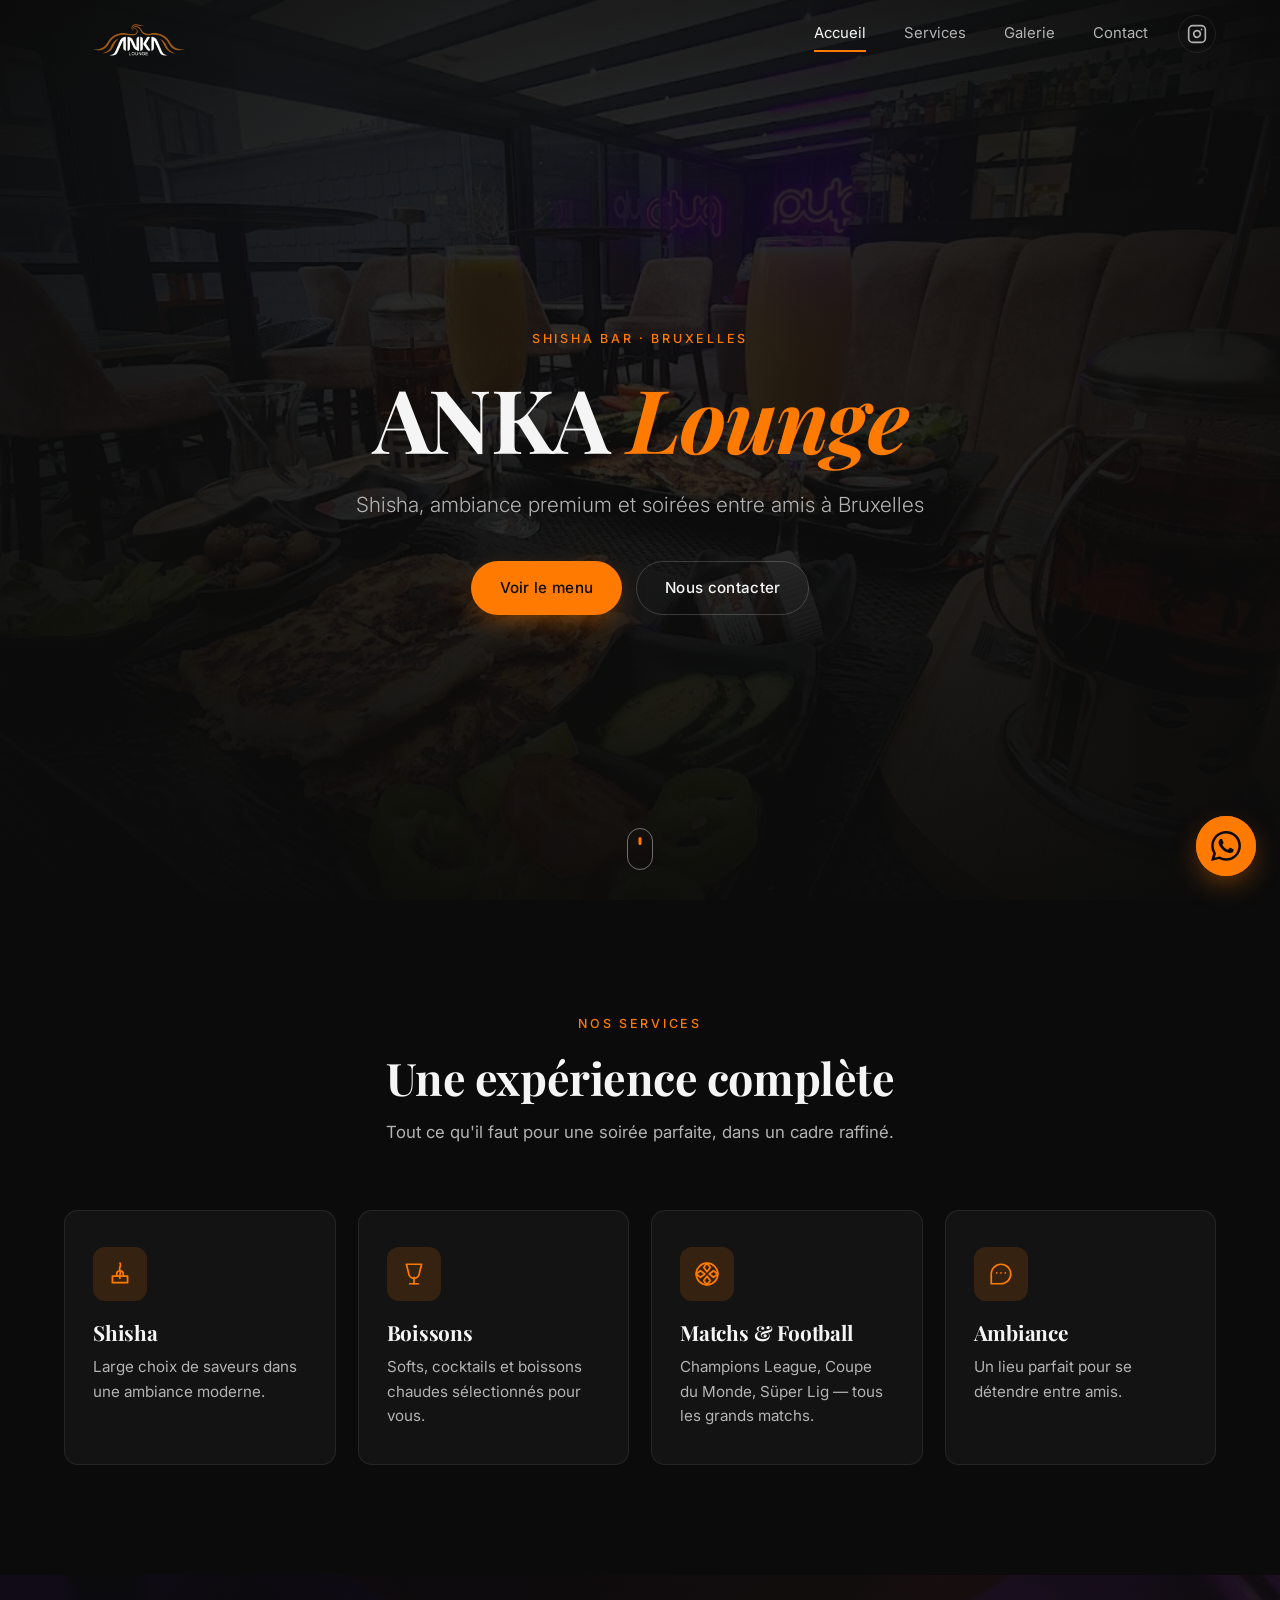
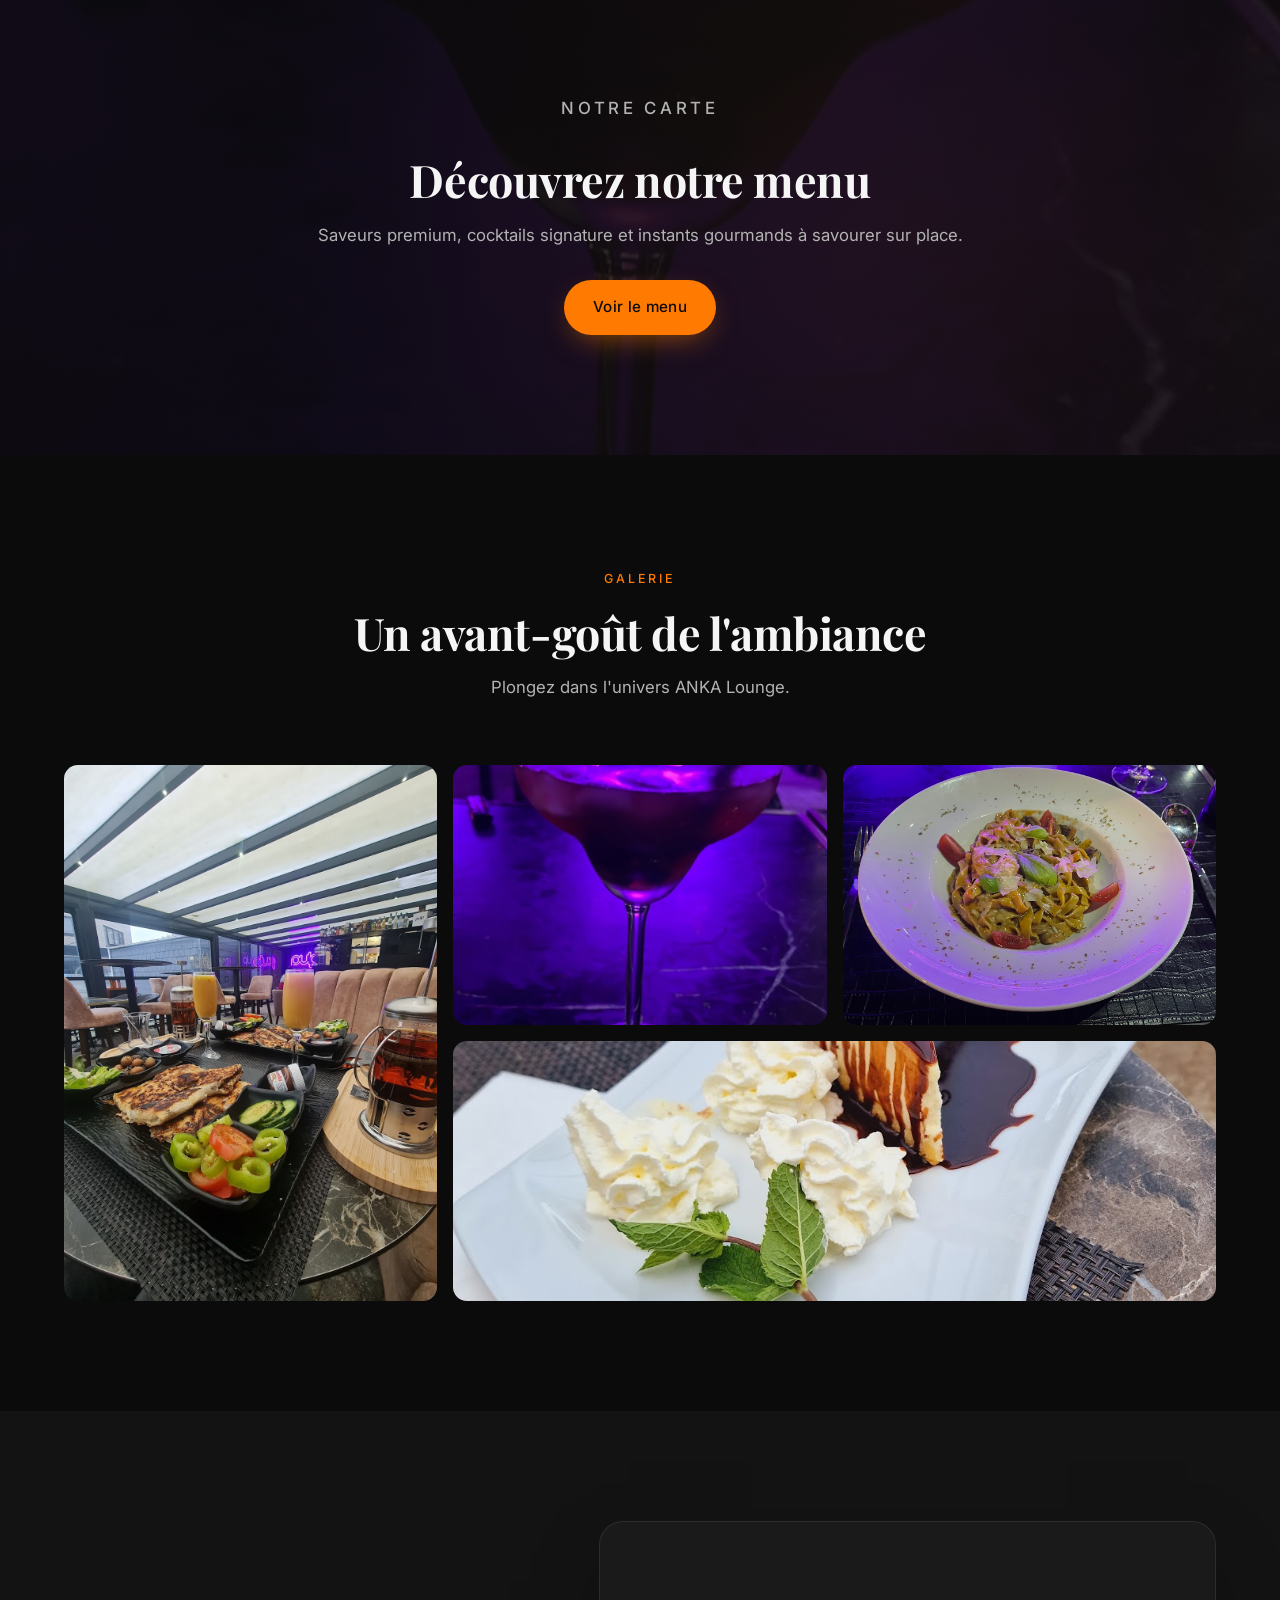
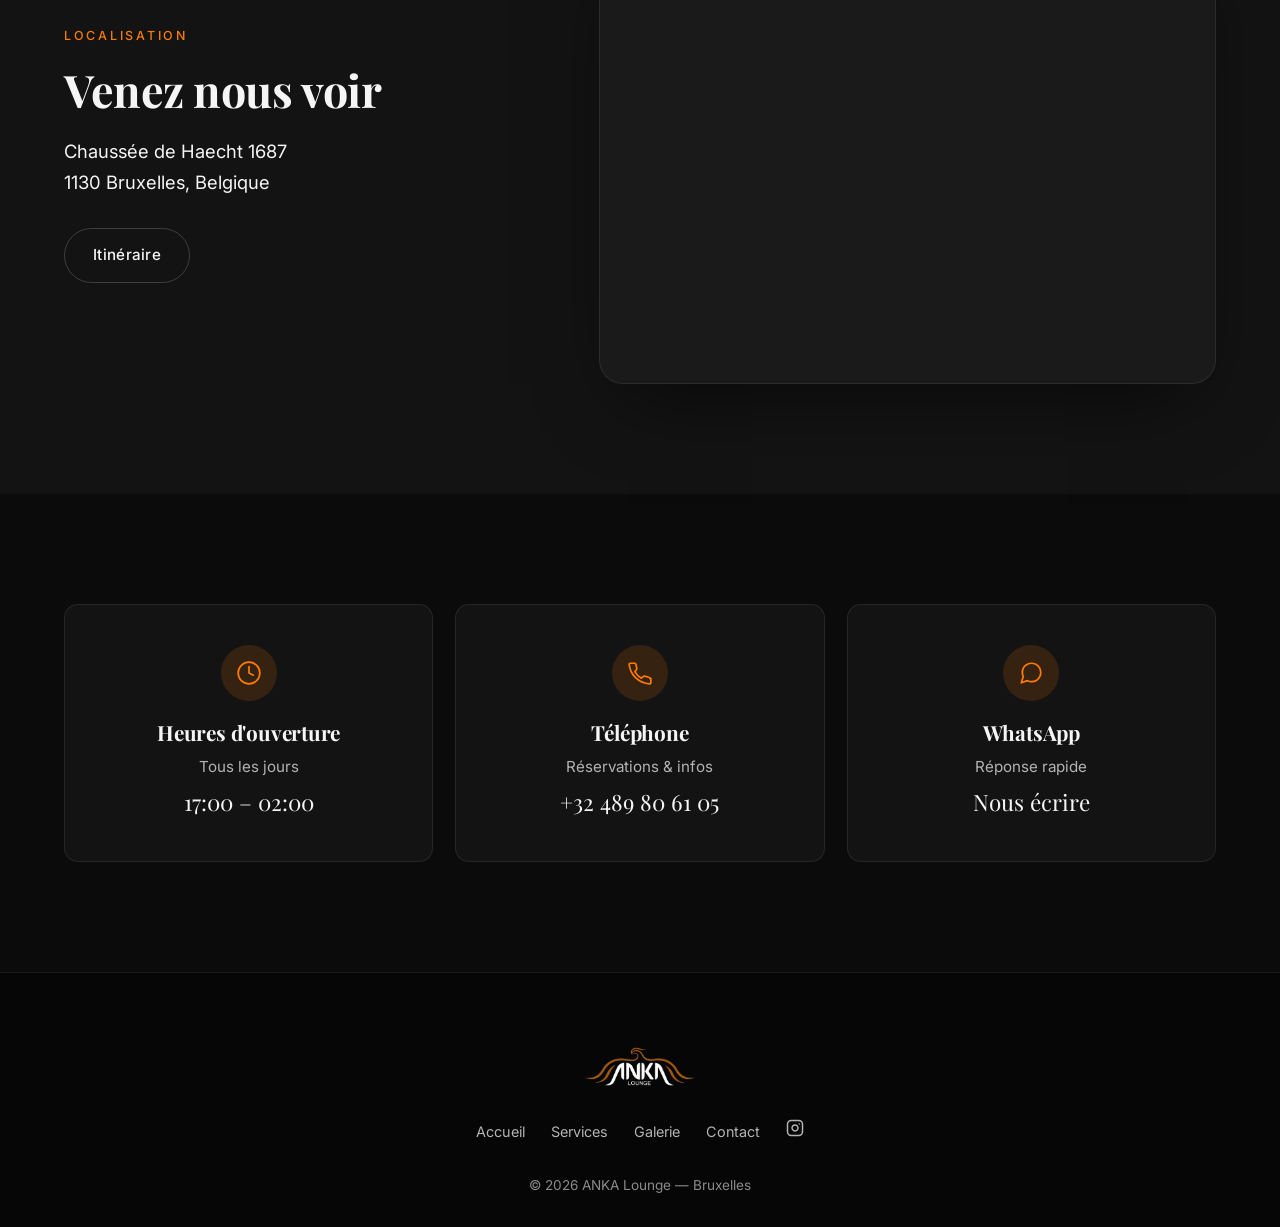
==== index.html @ 962ff50f "Initial commit from local workspace" ====
<!DOCTYPE html>
<html lang="fr">
<head>
  <meta charset="UTF-8" />
  <meta name="viewport" content="width=device-width, initial-scale=1.0" />
  <meta name="theme-color" content="#0b0b0b" />

  <title>ANKA Lounge - Shisha Bar Bruxelles</title>
  <meta name="description" content="ANKA Lounge est un shisha bar moderne à Bruxelles. Profitez de shisha, boissons et matchs de football dans une ambiance premium." />
  <meta name="keywords" content="shisha, bar, Bruxelles, ANKA Lounge, narguilé, lounge, football, ambiance" />
  <meta name="author" content="ANKA Lounge" />

  <!-- Open Graph -->
  <meta property="og:title" content="ANKA Lounge - Shisha Bar Bruxelles" />
  <meta property="og:description" content="Shisha, ambiance premium et soirées entre amis à Bruxelles." />
  <meta property="og:type" content="website" />
  <meta property="og:image" content="images/ankaatmosphere.jpg" />
  <meta property="og:locale" content="fr_BE" />

  <!-- Twitter -->
  <meta name="twitter:card" content="summary_large_image" />
  <meta name="twitter:title" content="ANKA Lounge - Shisha Bar Bruxelles" />
  <meta name="twitter:description" content="Shisha, ambiance premium et soirées entre amis à Bruxelles." />

  <link rel="icon" type="image/png" href="images/favicon.png" />
  <link rel="apple-touch-icon" href="images/favicon.png" />
  <link rel="preconnect" href="https://fonts.googleapis.com" />
  <link rel="preconnect" href="https://fonts.gstatic.com" crossorigin />
  <link href="https://fonts.googleapis.com/css2?family=Playfair+Display:wght@600;700&family=Inter:wght@300;400;500;600&display=swap" rel="stylesheet" />
  <link rel="stylesheet" href="style.css" />

  <!-- Structured data -->
  <script type="application/ld+json">
  {
    "@context": "https://schema.org",
    "@type": "BarOrPub",
    "name": "ANKA Lounge",
    "image": "images/ankaatmosphere.jpg",
    "address": {
      "@type": "PostalAddress",
      "streetAddress": "Chaussée de Haecht 1687",
      "postalCode": "1130",
      "addressLocality": "Bruxelles",
      "addressCountry": "BE"
    },
    "telephone": "+32489806105",
    "openingHours": "Mo-Su 17:00-02:00",
    "url": ""
  }
  </script>
</head>
<body>

  <!-- ============== NAVBAR ============== -->
  <header id="navbar" class="navbar">
    <div class="nav-container">
      <a href="#accueil" class="nav-logo" aria-label="ANKA Lounge - Accueil">
        <span class="logo-mark">
          <img src="images/logo_transparent.png" alt="ANKA Lounge" />
        </span>
      </a>

      <nav class="nav-links" aria-label="Navigation principale">
        <a href="#accueil" class="nav-link active">Accueil</a>
        <a href="#services" class="nav-link">Services</a>
        <a href="#galerie" class="nav-link">Galerie</a>
        <a href="#contact" class="nav-link">Contact</a>
        <a href="https://instagram.com" target="_blank" rel="noopener" class="nav-icon" aria-label="Instagram">
          <svg viewBox="0 0 24 24" width="20" height="20" fill="none" stroke="currentColor" stroke-width="2" stroke-linecap="round" stroke-linejoin="round"><rect x="2" y="2" width="20" height="20" rx="5" ry="5"/><path d="M16 11.37A4 4 0 1 1 12.63 8 4 4 0 0 1 16 11.37z"/><line x1="17.5" y1="6.5" x2="17.51" y2="6.5"/></svg>
        </a>
      </nav>

      <button class="nav-toggle" id="navToggle" aria-label="Ouvrir le menu" aria-expanded="false">
        <span></span><span></span><span></span>
      </button>
    </div>
  </header>

  <!-- Mobile overlay (sibling of <header> so navbar's backdrop-filter doesn't contain it) -->
  <div class="mobile-overlay" id="mobileOverlay" aria-hidden="true">
    <nav class="mobile-links" aria-label="Navigation mobile">
      <a href="#accueil" class="mobile-link">Accueil</a>
      <a href="#services" class="mobile-link">Services</a>
      <a href="#galerie" class="mobile-link">Galerie</a>
      <a href="#contact" class="mobile-link">Contact</a>
      <a href="https://instagram.com" target="_blank" rel="noopener" class="mobile-link">Instagram</a>
    </nav>
  </div>

  <!-- ============== HERO ============== -->
  <section id="accueil" class="hero">
    <div class="hero-bg" style="background-image:url('images/ankaatmosphere.jpg');"></div>
    <div class="hero-overlay"></div>
    <div class="hero-content reveal">
      <p class="hero-eyebrow">Shisha Bar · Bruxelles</p>
      <h1 class="hero-title">ANKA <span>Lounge</span></h1>
      <p class="hero-subtitle">Shisha, ambiance premium et soirées entre amis à Bruxelles</p>
      <div class="hero-cta">
        <a href="#cta-menu" class="btn btn-primary">Voir le menu</a>
        <a href="#contact" class="btn btn-ghost">Nous contacter</a>
      </div>
    </div>
    <a href="#services" class="hero-scroll" aria-label="Faire défiler">
      <span></span>
    </a>
  </section>

  <!-- ============== SERVICES ============== -->
  <section id="services" class="section">
    <div class="container">
      <header class="section-head reveal">
        <p class="eyebrow">Nos services</p>
        <h2>Une expérience complète</h2>
        <p class="section-sub">Tout ce qu'il faut pour une soirée parfaite, dans un cadre raffiné.</p>
      </header>

      <div class="services-grid">
        <article class="service-card reveal">
          <div class="service-icon" aria-hidden="true">
            <svg viewBox="0 0 24 24" fill="none" stroke="currentColor" stroke-width="1.6" stroke-linecap="round" stroke-linejoin="round"><path d="M12 2c1.5 3-1.5 4 0 7 1.5 3-1.5 4 0 7"/><path d="M5 14h14v6H5z"/><path d="M9 14v-2a3 3 0 0 1 6 0v2"/></svg>
          </div>
          <h3>Shisha</h3>
          <p>Large choix de saveurs dans une ambiance moderne.</p>
        </article>

        <article class="service-card reveal">
          <div class="service-icon" aria-hidden="true">
            <svg viewBox="0 0 24 24" fill="none" stroke="currentColor" stroke-width="1.6" stroke-linecap="round" stroke-linejoin="round"><path d="M5 3h14l-2 8a5 5 0 0 1-10 0z"/><path d="M12 15v6"/><path d="M8 21h8"/></svg>
          </div>
          <h3>Boissons</h3>
          <p>Softs, cocktails et boissons chaudes sélectionnés pour vous.</p>
        </article>

        <article class="service-card reveal">
          <div class="service-icon" aria-hidden="true">
            <svg viewBox="0 0 24 24" fill="none" stroke="currentColor" stroke-width="1.6" stroke-linecap="round" stroke-linejoin="round"><circle cx="12" cy="12" r="10"/><path d="M12 2l3 4-3 4-3-4z"/><path d="M22 12l-4 3-4-3 4-3z"/><path d="M2 12l4-3 4 3-4 3z"/><path d="M12 22l-3-4 3-4 3 4z"/></svg>
          </div>
          <h3>Matchs & Football</h3>
          <p>Champions League, Coupe du Monde, Süper Lig — tous les grands matchs.</p>
        </article>

        <article class="service-card reveal">
          <div class="service-icon" aria-hidden="true">
            <svg viewBox="0 0 24 24" fill="none" stroke="currentColor" stroke-width="1.6" stroke-linecap="round" stroke-linejoin="round"><path d="M3 12c0-5 4-9 9-9s9 4 9 9-4 9-9 9H3z"/><path d="M8 11h.01M12 11h.01M16 11h.01"/></svg>
          </div>
          <h3>Ambiance</h3>
          <p>Un lieu parfait pour se détendre entre amis.</p>
        </article>
      </div>
    </div>
  </section>

  <!-- ============== CTA MENU ============== -->
  <section id="cta-menu" class="cta-banner">
    <div class="cta-bg" style="background-image:url('images/ankadrink.jpg');"></div>
    <div class="cta-overlay"></div>
    <div class="container cta-content reveal">
      <p class="eyebrow">Notre carte</p>
      <h2>Découvrez notre menu</h2>
      <p>Saveurs premium, cocktails signature et instants gourmands à savourer sur place.</p>
      <a href="menu.html" class="btn btn-primary">Voir le menu</a>
    </div>
  </section>

  <!-- ============== GALLERY ============== -->
  <section id="galerie" class="section">
    <div class="container">
      <header class="section-head reveal">
        <p class="eyebrow">Galerie</p>
        <h2>Un avant-goût de l'ambiance</h2>
        <p class="section-sub">Plongez dans l'univers ANKA Lounge.</p>
      </header>

      <div class="gallery-grid">
        <figure class="gallery-item gallery-tall reveal">
          <img src="images/ankaatmosphere.jpg" alt="Ambiance d'ANKA Lounge" loading="lazy" />
        </figure>
        <figure class="gallery-item reveal">
          <img src="images/ankadrink.jpg" alt="Boissons à ANKA Lounge" loading="lazy" />
        </figure>
        <figure class="gallery-item reveal">
          <img src="images/ankapasta.jpg" alt="Plat servi à ANKA Lounge" loading="lazy" />
        </figure>
        <figure class="gallery-item gallery-wide reveal">
          <img src="images/ankadessert.jpg" alt="Dessert d'ANKA Lounge" loading="lazy" />
        </figure>
      </div>
    </div>
  </section>

  <!-- ============== LOCATION ============== -->
  <section id="location" class="section section-alt">
    <div class="container location-grid">
      <div class="location-info reveal">
        <p class="eyebrow">Localisation</p>
        <h2>Venez nous voir</h2>
        <p class="lead">Chaussée de Haecht 1687<br/>1130 Bruxelles, Belgique</p>
        <a href="https://www.google.com/maps/search/?api=1&query=Chauss%C3%A9e+de+Haecht+1687+1130+Bruxelles" target="_blank" rel="noopener" class="btn btn-ghost">Itinéraire</a>
      </div>
      <div class="map-wrap reveal">
        <iframe
          title="ANKA Lounge sur Google Maps"
          src="https://www.google.com/maps?q=Chauss%C3%A9e%20de%20Haecht%201687%2C%201130%20Bruxelles&output=embed"
          loading="lazy"
          referrerpolicy="no-referrer-when-downgrade"
          allowfullscreen></iframe>
      </div>
    </div>
  </section>

  <!-- ============== CONTACT ============== -->
  <section id="contact" class="section">
    <div class="container contact-grid">
      <div class="contact-card reveal">
        <div class="contact-icon" aria-hidden="true">
          <svg viewBox="0 0 24 24" fill="none" stroke="currentColor" stroke-width="1.6" stroke-linecap="round" stroke-linejoin="round"><circle cx="12" cy="12" r="10"/><polyline points="12 6 12 12 16 14"/></svg>
        </div>
        <h3>Heures d'ouverture</h3>
        <p>Tous les jours</p>
        <p class="big">17:00 – 02:00</p>
      </div>

      <div class="contact-card reveal">
        <div class="contact-icon" aria-hidden="true">
          <svg viewBox="0 0 24 24" fill="none" stroke="currentColor" stroke-width="1.6" stroke-linecap="round" stroke-linejoin="round"><path d="M22 16.92V21a1 1 0 0 1-1.09 1A19.9 19.9 0 0 1 2 4.09 1 1 0 0 1 3 3h4.09a1 1 0 0 1 1 .75l1 4a1 1 0 0 1-.27 1L7.21 10.79a16 16 0 0 0 6 6l2-1.62a1 1 0 0 1 1-.27l4 1a1 1 0 0 1 .79 1z"/></svg>
        </div>
        <h3>Téléphone</h3>
        <p>Réservations & infos</p>
        <p class="big"><a href="tel:+32489806105">+32 489 80 61 05</a></p>
      </div>

      <div class="contact-card reveal">
        <div class="contact-icon" aria-hidden="true">
          <svg viewBox="0 0 24 24" fill="none" stroke="currentColor" stroke-width="1.6" stroke-linecap="round" stroke-linejoin="round"><path d="M21 11.5a8.38 8.38 0 0 1-.9 3.8 8.5 8.5 0 0 1-7.6 4.7 8.38 8.38 0 0 1-3.8-.9L3 21l1.9-5.7a8.38 8.38 0 0 1-.9-3.8 8.5 8.5 0 0 1 4.7-7.6 8.38 8.38 0 0 1 3.8-.9h.5a8.48 8.48 0 0 1 8 8z"/></svg>
        </div>
        <h3>WhatsApp</h3>
        <p>Réponse rapide</p>
        <p class="big"><a href="https://wa.me/32489806105" target="_blank" rel="noopener">Nous écrire</a></p>
      </div>
    </div>
  </section>

  <!-- ============== FOOTER ============== -->
  <footer class="footer">
    <div class="container footer-inner">
      <div class="footer-brand">
        <span class="logo-mark logo-mark-lg">
          <img src="images/logo_transparent.png" alt="ANKA Lounge" />
        </span>
      </div>
      <nav class="footer-links" aria-label="Liens du pied de page">
        <a href="#accueil">Accueil</a>
        <a href="#services">Services</a>
        <a href="#galerie">Galerie</a>
        <a href="#contact">Contact</a>
        <a href="https://instagram.com" target="_blank" rel="noopener" aria-label="Instagram">
          <svg viewBox="0 0 24 24" width="18" height="18" fill="none" stroke="currentColor" stroke-width="2" stroke-linecap="round" stroke-linejoin="round"><rect x="2" y="2" width="20" height="20" rx="5" ry="5"/><path d="M16 11.37A4 4 0 1 1 12.63 8 4 4 0 0 1 16 11.37z"/><line x1="17.5" y1="6.5" x2="17.51" y2="6.5"/></svg>
        </a>
      </nav>
      <p class="footer-copy">© <span id="year"></span> ANKA Lounge — Bruxelles</p>
    </div>
  </footer>

  <!-- ============== WHATSAPP FAB ============== -->
  <a href="https://wa.me/32489806105" target="_blank" rel="noopener" class="whatsapp-fab" aria-label="Contacter sur WhatsApp">
    <svg viewBox="0 0 24 24" width="30" height="30" fill="currentColor" aria-hidden="true">
      <path d="M.057 24l1.687-6.163a11.867 11.867 0 0 1-1.587-5.946C.16 5.335 5.495 0 12.05 0a11.817 11.817 0 0 1 8.413 3.488 11.824 11.824 0 0 1 3.48 8.414c-.003 6.557-5.338 11.892-11.893 11.892a11.9 11.9 0 0 1-5.688-1.448L.057 24zm6.597-3.807c1.676.995 3.276 1.591 5.392 1.592 5.448 0 9.886-4.434 9.889-9.885.002-5.462-4.415-9.89-9.881-9.892-5.452 0-9.887 4.434-9.889 9.884a9.86 9.86 0 0 0 1.51 5.26l.36.572-1 3.648 3.74-.98-.121.001zm11.387-5.464c-.074-.124-.272-.198-.57-.347-.297-.149-1.758-.868-2.031-.967-.272-.099-.47-.149-.669.149-.198.297-.768.967-.941 1.165-.173.198-.347.223-.644.074-.297-.149-1.255-.462-2.39-1.475-.883-.788-1.48-1.761-1.653-2.059-.173-.297-.018-.458.13-.606.134-.133.297-.347.446-.521.151-.172.2-.296.3-.495.099-.198.05-.372-.025-.521-.075-.149-.669-1.612-.916-2.207-.242-.579-.487-.501-.669-.51l-.57-.01c-.198 0-.52.074-.792.372-.272.297-1.04 1.016-1.04 2.479 0 1.462 1.065 2.875 1.213 3.074.149.198 2.095 3.2 5.076 4.487.709.306 1.263.489 1.694.626.712.226 1.36.194 1.872.118.571-.085 1.758-.719 2.006-1.413.248-.695.248-1.29.173-1.414z"/>
    </svg>
    <span class="whatsapp-pulse" aria-hidden="true"></span>
  </a>

  <script src="script.js"></script>
</body>
</html>
---- style.css ----
/* ============================================
   ANKA LOUNGE — STYLES
   ============================================ */

/* ---------- Tokens ---------- */
:root {
  --bg: #0b0b0b;
  --bg-elev: #131313;
  --bg-elev-2: #1a1a1a;
  --line: rgba(255, 255, 255, 0.08);
  --text: #f5f5f5;
  --text-muted: #b3b3b3;
  --text-dim: #8a8a8a;
  --accent: #ff7a00;
  --accent-hover: #ff8f2b;
  --accent-soft: rgba(255, 122, 0, 0.15);

  --maxw: 1200px;
  --radius: 14px;
  --radius-sm: 8px;
  --radius-lg: 24px;

  --ease: cubic-bezier(0.22, 0.61, 0.36, 1);
  --t-fast: 0.2s var(--ease);
  --t-med: 0.4s var(--ease);

  --font-sans: 'Inter', system-ui, -apple-system, Segoe UI, Roboto, sans-serif;
  --font-display: 'Playfair Display', Georgia, serif;
}

/* ---------- Reset ---------- */
*,
*::before,
*::after {
  box-sizing: border-box;
  margin: 0;
  padding: 0;
}

html {
  scroll-behavior: smooth;
  scroll-padding-top: 80px;
  -webkit-text-size-adjust: 100%;
}

body {
  font-family: var(--font-sans);
  background: var(--bg);
  color: var(--text);
  line-height: 1.6;
  overflow-x: hidden;
  -webkit-font-smoothing: antialiased;
  -moz-osx-font-smoothing: grayscale;
}

img {
  max-width: 100%;
  display: block;
}

a {
  color: inherit;
  text-decoration: none;
  transition: color var(--t-fast);
}

button {
  font: inherit;
  border: 0;
  background: none;
  color: inherit;
  cursor: pointer;
}

::selection {
  background: var(--accent);
  color: #000;
}

/* ---------- Layout helpers ---------- */
.container {
  width: 100%;
  max-width: var(--maxw);
  margin: 0 auto;
  padding: 0 24px;
}

.section {
  padding: 110px 0;
  position: relative;
}

.section-alt {
  background: var(--bg-elev);
}

.section-head {
  text-align: center;
  max-width: 720px;
  margin: 0 auto 64px;
}

.eyebrow,
.hero-eyebrow {
  display: inline-block;
  font-size: 0.78rem;
  letter-spacing: 0.22em;
  text-transform: uppercase;
  color: var(--accent);
  margin-bottom: 18px;
  font-weight: 500;
}

h1, h2, h3 {
  font-family: var(--font-display);
  font-weight: 700;
  line-height: 1.15;
  letter-spacing: -0.01em;
}

h2 {
  font-size: clamp(2rem, 4vw, 2.8rem);
  margin-bottom: 16px;
}

h3 {
  font-size: 1.3rem;
  margin-bottom: 10px;
}

.section-sub,
.lead {
  color: var(--text-muted);
  font-size: 1.05rem;
}

/* ---------- Buttons ---------- */
.btn {
  display: inline-flex;
  align-items: center;
  justify-content: center;
  gap: 10px;
  padding: 14px 28px;
  border-radius: 999px;
  font-weight: 500;
  font-size: 0.95rem;
  letter-spacing: 0.02em;
  transition: transform var(--t-fast), background var(--t-fast),
    border-color var(--t-fast), color var(--t-fast), box-shadow var(--t-fast);
  cursor: pointer;
  border: 1px solid transparent;
  white-space: nowrap;
}

.btn-primary {
  background: var(--accent);
  color: #0b0b0b;
  box-shadow: 0 10px 30px -10px rgba(255, 122, 0, 0.6);
}

.btn-primary:hover {
  background: var(--accent-hover);
  transform: translateY(-2px);
  box-shadow: 0 14px 40px -10px rgba(255, 122, 0, 0.7);
}

.btn-ghost {
  background: transparent;
  color: var(--text);
  border-color: rgba(255, 255, 255, 0.18);
}

.btn-ghost:hover {
  border-color: var(--accent);
  color: var(--accent);
  transform: translateY(-2px);
}

/* ============================================
   NAVBAR
   ============================================ */
.navbar {
  position: fixed;
  top: 0;
  left: 0;
  right: 0;
  z-index: 100;
  transition: background var(--t-med), backdrop-filter var(--t-med),
    border-color var(--t-med), padding var(--t-med);
  border-bottom: 1px solid transparent;
}

.navbar.scrolled {
  background: rgba(11, 11, 11, 0.7);
  backdrop-filter: saturate(180%) blur(16px);
  -webkit-backdrop-filter: saturate(180%) blur(16px);
  border-bottom-color: var(--line);
}

.nav-container {
  max-width: var(--maxw);
  margin: 0 auto;
  padding: 6px 24px;
  display: flex;
  align-items: center;
  justify-content: space-between;
  gap: 24px;
}

.nav-logo {
  display: inline-flex;
  align-items: center;
}

.logo-mark {
  display: block;
  width: 150px;
  height: 56px;
  background: transparent;
  transition: transform var(--t-fast);
  overflow: hidden;
}

.logo-mark img {
  width: 100%;
  height: 100%;
  object-fit: cover;
  object-position: center;
  display: block;
}

.nav-logo:hover .logo-mark {
  transform: scale(1.04);
}

.logo-mark-lg {
  width: 180px;
  height: 72px;
}

.nav-links {
  display: flex;
  align-items: center;
  gap: 6px;
}

.nav-link {
  position: relative;
  padding: 10px 16px;
  font-size: 0.93rem;
  color: var(--text-muted);
  font-weight: 400;
  border-radius: 8px;
  transition: color var(--t-fast);
}

.nav-link:hover {
  color: var(--text);
}

.nav-link::after {
  content: '';
  position: absolute;
  left: 16px;
  right: 16px;
  bottom: 4px;
  height: 1.5px;
  background: var(--accent);
  transform: scaleX(0);
  transform-origin: left center;
  transition: transform var(--t-med);
}

.nav-link.active {
  color: var(--text);
}

.nav-link.active::after {
  transform: scaleX(1);
}

.nav-icon {
  margin-left: 8px;
  width: 38px;
  height: 38px;
  display: inline-flex;
  align-items: center;
  justify-content: center;
  border-radius: 50%;
  border: 1px solid var(--line);
  color: var(--text-muted);
  transition: all var(--t-fast);
}

.nav-icon:hover {
  color: var(--accent);
  border-color: var(--accent);
}

/* Mobile toggle */
.nav-toggle {
  display: none;
  width: 42px;
  height: 42px;
  flex-direction: column;
  align-items: center;
  justify-content: center;
  gap: 5px;
  z-index: 110;
  position: relative;
}

.nav-toggle span {
  display: block;
  width: 22px;
  height: 2px;
  background: var(--text);
  border-radius: 2px;
  transition: transform var(--t-med), opacity var(--t-fast);
}

.nav-toggle.open span:nth-child(1) {
  transform: translateY(7px) rotate(45deg);
}

.nav-toggle.open span:nth-child(2) {
  opacity: 0;
}

.nav-toggle.open span:nth-child(3) {
  transform: translateY(-7px) rotate(-45deg);
}

/* Mobile overlay */
.mobile-overlay {
  position: fixed;
  inset: 0;
  background: rgba(11, 11, 11, 0.98);
  backdrop-filter: blur(20px);
  -webkit-backdrop-filter: blur(20px);
  display: flex;
  align-items: center;
  justify-content: center;
  opacity: 0;
  visibility: hidden;
  transition: opacity var(--t-med), visibility var(--t-med);
  z-index: 105;
}

.mobile-overlay.open {
  opacity: 1;
  visibility: visible;
}

.mobile-links {
  display: flex;
  flex-direction: column;
  gap: 30px;
  text-align: center;
}

.mobile-link {
  font-family: var(--font-display);
  font-size: 2rem;
  color: var(--text);
  transition: color var(--t-fast);
  opacity: 0;
  transform: translateY(20px);
  transition: opacity 0.4s var(--ease), transform 0.4s var(--ease),
    color var(--t-fast);
}

.mobile-overlay.open .mobile-link {
  opacity: 1;
  transform: translateY(0);
}

.mobile-overlay.open .mobile-link:nth-child(1) { transition-delay: 0.1s; }
.mobile-overlay.open .mobile-link:nth-child(2) { transition-delay: 0.15s; }
.mobile-overlay.open .mobile-link:nth-child(3) { transition-delay: 0.2s; }
.mobile-overlay.open .mobile-link:nth-child(4) { transition-delay: 0.25s; }
.mobile-overlay.open .mobile-link:nth-child(5) { transition-delay: 0.3s; }

.mobile-link:hover {
  color: var(--accent);
}

/* ============================================
   HERO
   ============================================ */
.hero {
  position: relative;
  min-height: 100vh;
  min-height: 100svh;
  display: flex;
  align-items: center;
  justify-content: center;
  text-align: center;
  overflow: hidden;
  padding: 120px 24px 80px;
}

.hero-bg {
  position: absolute;
  inset: 0;
  background-size: cover;
  background-position: center;
  background-repeat: no-repeat;
  transform: scale(1.05);
  animation: subtleZoom 20s ease-in-out infinite alternate;
}

@keyframes subtleZoom {
  to { transform: scale(1.12); }
}

.hero-overlay {
  position: absolute;
  inset: 0;
  background:
    radial-gradient(ellipse at center, rgba(11, 11, 11, 0.55) 0%, rgba(11, 11, 11, 0.85) 70%, rgba(11, 11, 11, 1) 100%),
    linear-gradient(to bottom, rgba(11, 11, 11, 0.4), rgba(11, 11, 11, 0.8));
}

.hero-content {
  position: relative;
  z-index: 2;
  max-width: 820px;
}

.hero-title {
  font-size: clamp(2.8rem, 8vw, 5.5rem);
  margin-bottom: 20px;
  letter-spacing: -0.02em;
}

.hero-title span {
  color: var(--accent);
  font-style: italic;
}

.hero-subtitle {
  font-size: clamp(1.05rem, 2vw, 1.3rem);
  color: var(--text-muted);
  max-width: 600px;
  margin: 0 auto 40px;
  font-weight: 300;
}

.hero-cta {
  display: flex;
  gap: 14px;
  justify-content: center;
  flex-wrap: wrap;
}

.hero-scroll {
  position: absolute;
  bottom: 30px;
  left: 50%;
  transform: translateX(-50%);
  width: 26px;
  height: 42px;
  border: 1.5px solid rgba(255, 255, 255, 0.4);
  border-radius: 14px;
  z-index: 2;
}

.hero-scroll span {
  position: absolute;
  top: 8px;
  left: 50%;
  transform: translateX(-50%);
  width: 3px;
  height: 8px;
  background: var(--accent);
  border-radius: 2px;
  animation: scrollDot 1.8s ease-in-out infinite;
}

@keyframes scrollDot {
  0% { opacity: 0; top: 8px; }
  50% { opacity: 1; }
  100% { opacity: 0; top: 24px; }
}

/* ============================================
   SERVICES
   ============================================ */
.services-grid {
  display: grid;
  grid-template-columns: repeat(auto-fit, minmax(240px, 1fr));
  gap: 22px;
}

.service-card {
  background: var(--bg-elev);
  border: 1px solid var(--line);
  border-radius: var(--radius);
  padding: 36px 28px;
  transition: transform var(--t-med), border-color var(--t-med),
    background var(--t-med);
  position: relative;
  overflow: hidden;
}

.service-card::before {
  content: '';
  position: absolute;
  inset: 0;
  background: radial-gradient(circle at top right, var(--accent-soft), transparent 60%);
  opacity: 0;
  transition: opacity var(--t-med);
  pointer-events: none;
}

.service-card:hover {
  transform: translateY(-6px);
  border-color: rgba(255, 122, 0, 0.4);
  background: var(--bg-elev-2);
}

.service-card:hover::before {
  opacity: 1;
}

.service-icon {
  width: 54px;
  height: 54px;
  border-radius: 12px;
  background: var(--accent-soft);
  color: var(--accent);
  display: inline-flex;
  align-items: center;
  justify-content: center;
  margin-bottom: 20px;
}

.service-icon svg {
  width: 26px;
  height: 26px;
}

.service-card p {
  color: var(--text-muted);
  font-size: 0.95rem;
}

/* ============================================
   CTA BANNER
   ============================================ */
.cta-banner {
  position: relative;
  padding: 120px 24px;
  text-align: center;
  overflow: hidden;
}

.cta-bg {
  position: absolute;
  inset: 0;
  background-size: cover;
  background-position: center;
  filter: grayscale(40%);
}

.cta-overlay {
  position: absolute;
  inset: 0;
  background:
    linear-gradient(135deg, rgba(11, 11, 11, 0.92), rgba(11, 11, 11, 0.75)),
    radial-gradient(circle at 70% 50%, rgba(255, 122, 0, 0.25), transparent 60%);
}

.cta-content {
  position: relative;
  z-index: 2;
  max-width: 720px;
}

.cta-content h2 {
  margin-bottom: 16px;
}

.cta-content p {
  color: var(--text-muted);
  margin-bottom: 32px;
  font-size: 1.05rem;
}

/* ============================================
   GALLERY
   ============================================ */
.gallery-grid {
  display: grid;
  grid-template-columns: repeat(3, 1fr);
  grid-auto-rows: 260px;
  gap: 16px;
}

.gallery-item {
  position: relative;
  overflow: hidden;
  border-radius: var(--radius);
  background: var(--bg-elev);
  display: block;
  margin: 0;
  cursor: default;
}

.gallery-tall {
  grid-row: span 2;
}

.gallery-wide {
  grid-column: span 2;
}

.gallery-item img {
  width: 100%;
  height: 100%;
  object-fit: cover;
  transition: transform 0.7s var(--ease), filter var(--t-med);
}

.gallery-item::after {
  content: '';
  position: absolute;
  inset: 0;
  background: linear-gradient(to top, rgba(0, 0, 0, 0.5), transparent 50%);
  opacity: 0;
  transition: opacity var(--t-med);
}

.gallery-item:hover img {
  transform: scale(1.08);
}

.gallery-item:hover::after {
  opacity: 1;
}

/* ============================================
   LOCATION
   ============================================ */
.location-grid {
  display: grid;
  grid-template-columns: 1fr 1.3fr;
  gap: 60px;
  align-items: center;
}

.location-info .lead {
  margin: 20px 0 30px;
  font-size: 1.15rem;
  color: var(--text);
  line-height: 1.7;
}

.map-wrap {
  position: relative;
  border-radius: var(--radius-lg);
  overflow: hidden;
  border: 1px solid var(--line);
  aspect-ratio: 4 / 3;
  background: var(--bg-elev-2);
  box-shadow: 0 30px 80px -30px rgba(0, 0, 0, 0.7);
}

.map-wrap iframe {
  width: 100%;
  height: 100%;
  border: 0;
  filter: invert(0.9) hue-rotate(180deg) saturate(0.6);
}

/* ============================================
   CONTACT
   ============================================ */
.contact-grid {
  display: grid;
  grid-template-columns: repeat(auto-fit, minmax(260px, 1fr));
  gap: 22px;
}

.contact-card {
  background: var(--bg-elev);
  border: 1px solid var(--line);
  border-radius: var(--radius);
  padding: 40px 30px;
  text-align: center;
  transition: transform var(--t-med), border-color var(--t-med);
}

.contact-card:hover {
  transform: translateY(-4px);
  border-color: rgba(255, 122, 0, 0.4);
}

.contact-icon {
  width: 56px;
  height: 56px;
  border-radius: 50%;
  background: var(--accent-soft);
  color: var(--accent);
  display: inline-flex;
  align-items: center;
  justify-content: center;
  margin-bottom: 20px;
}

.contact-icon svg {
  width: 26px;
  height: 26px;
}

.contact-card p {
  color: var(--text-muted);
  font-size: 0.95rem;
}

.contact-card .big {
  font-family: var(--font-display);
  font-size: 1.4rem;
  color: var(--text);
  margin-top: 6px;
}

.contact-card .big a {
  transition: color var(--t-fast);
}

.contact-card .big a:hover {
  color: var(--accent);
}

/* ============================================
   FOOTER
   ============================================ */
.footer {
  background: #060606;
  border-top: 1px solid var(--line);
  padding: 50px 0 30px;
}

.footer-inner {
  display: flex;
  flex-direction: column;
  align-items: center;
  gap: 24px;
  text-align: center;
}

.footer-brand {
  display: inline-flex;
  align-items: center;
}

.footer-links {
  display: flex;
  align-items: center;
  gap: 26px;
  flex-wrap: wrap;
  justify-content: center;
}

.footer-links a {
  font-size: 0.9rem;
  color: var(--text-muted);
}

.footer-links a:hover {
  color: var(--accent);
}

.footer-copy {
  font-size: 0.85rem;
  color: var(--text-dim);
  margin-top: 8px;
}

/* ============================================
   WHATSAPP FAB
   ============================================ */
.whatsapp-fab {
  position: fixed;
  bottom: 24px;
  right: 24px;
  width: 60px;
  height: 60px;
  border-radius: 50%;
  background: var(--accent);
  color: #0b0b0b;
  display: inline-flex;
  align-items: center;
  justify-content: center;
  z-index: 90;
  box-shadow: 0 10px 30px -8px rgba(255, 122, 0, 0.6);
  transition: transform var(--t-fast), background var(--t-fast);
}

.whatsapp-fab:hover {
  transform: scale(1.08);
  background: var(--accent-hover);
}

.whatsapp-pulse {
  position: absolute;
  inset: 0;
  border-radius: 50%;
  background: var(--accent);
  z-index: -1;
  animation: pulse 2s ease-out infinite;
}

@keyframes pulse {
  0% { transform: scale(1); opacity: 0.6; }
  100% { transform: scale(1.7); opacity: 0; }
}

/* ============================================
   REVEAL ANIMATIONS
   ============================================ */
.reveal {
  opacity: 0;
  transform: translateY(30px);
  transition: opacity 0.8s var(--ease), transform 0.8s var(--ease);
}

.reveal.in-view {
  opacity: 1;
  transform: translateY(0);
}

@media (prefers-reduced-motion: reduce) {
  *,
  *::before,
  *::after {
    animation-duration: 0.01ms !important;
    transition-duration: 0.01ms !important;
  }
  html { scroll-behavior: auto; }
  .reveal { opacity: 1; transform: none; }
}

/* ============================================
   RESPONSIVE
   ============================================ */
@media (max-width: 900px) {
  .section { padding: 80px 0; }
  .section-head { margin-bottom: 48px; }

  .nav-links { display: none; }
  .nav-toggle { display: flex; }

  .location-grid {
    grid-template-columns: 1fr;
    gap: 40px;
  }

  .gallery-grid {
    grid-template-columns: repeat(2, 1fr);
    grid-auto-rows: 200px;
  }
  .gallery-tall { grid-row: span 1; }
  .gallery-wide { grid-column: span 2; }
}

@media (max-width: 600px) {
  .container { padding: 0 18px; }
  .nav-container { padding: 14px 18px; }

  .hero { padding: 100px 18px 60px; }
  .hero-cta .btn { padding: 12px 22px; font-size: 0.9rem; }

  .gallery-grid {
    grid-template-columns: 1fr;
    grid-auto-rows: 220px;
  }
  .gallery-wide { grid-column: span 1; }

  .service-card { padding: 30px 22px; }
  .contact-card { padding: 32px 22px; }

  .whatsapp-fab {
    width: 54px;
    height: 54px;
    bottom: 18px;
    right: 18px;
  }
}
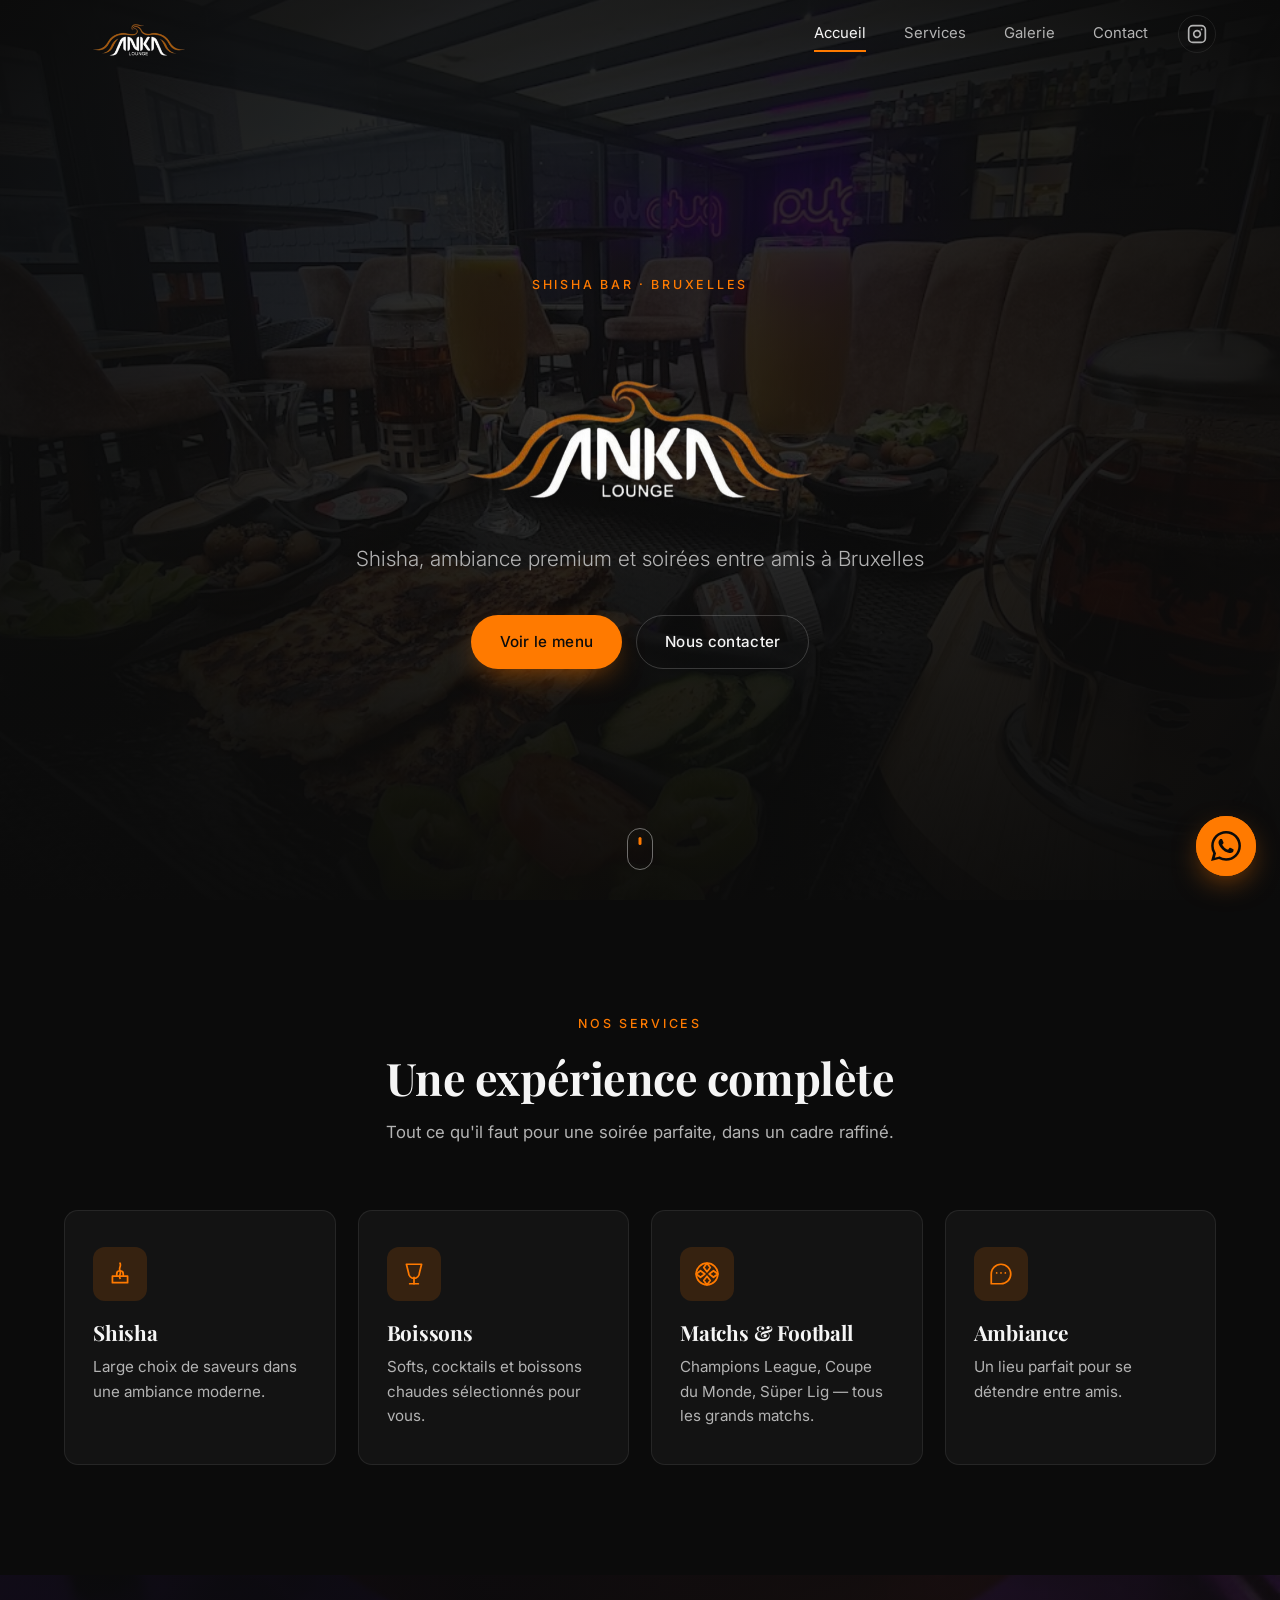
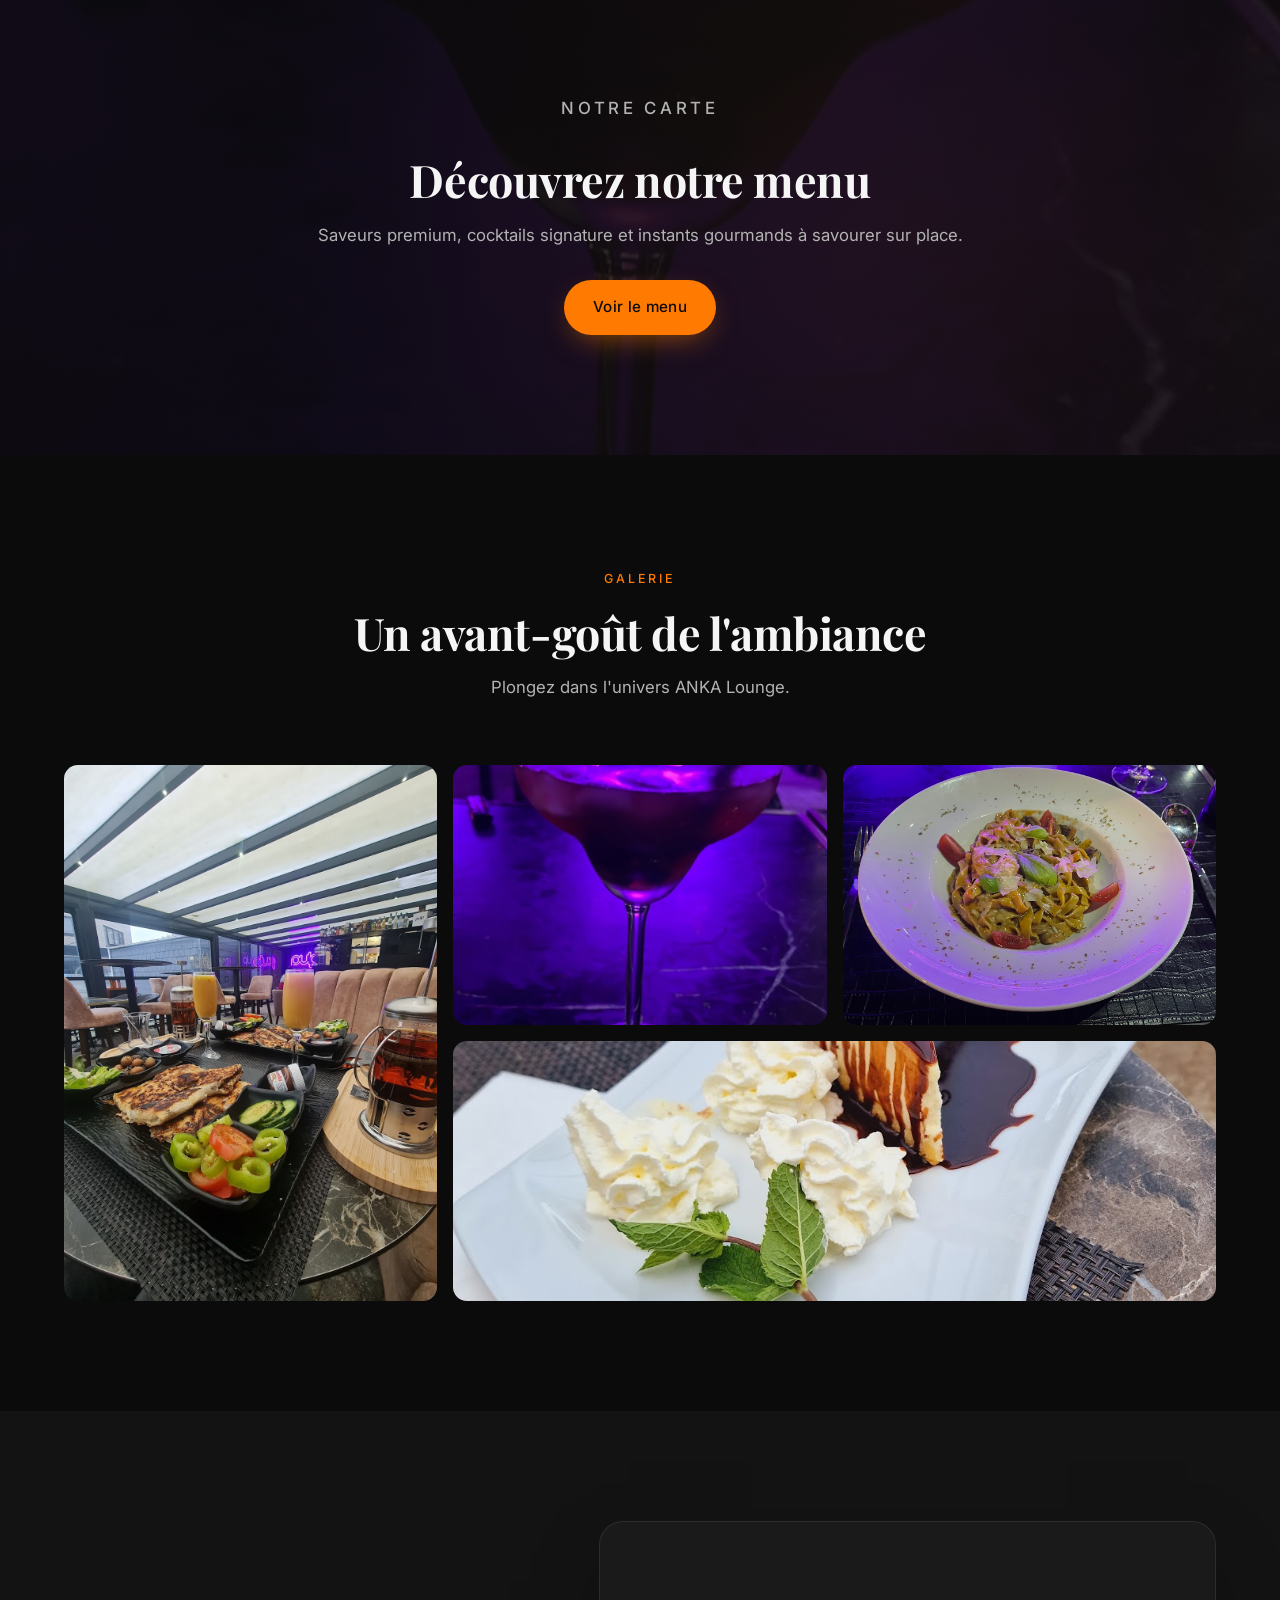
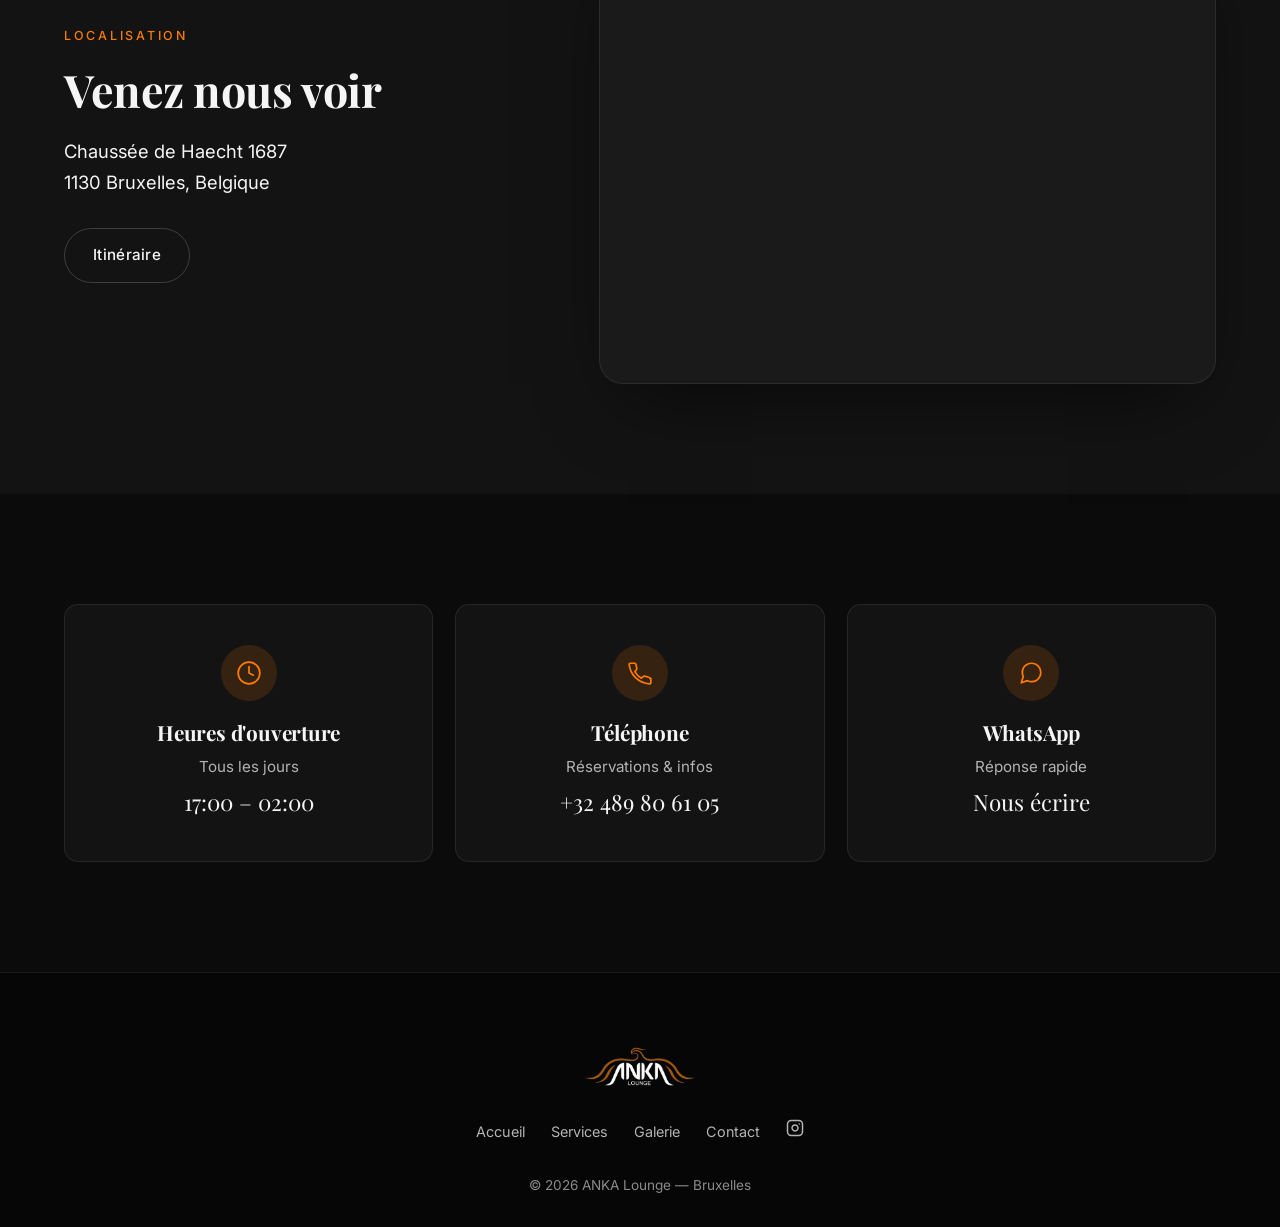
==== commit 4344453c: "Push latest changes to main" ====
--- a/index.html
+++ b/index.html
@@ -93,7 +93,11 @@
     <div class="hero-overlay"></div>
     <div class="hero-content reveal">
       <p class="hero-eyebrow">Shisha Bar · Bruxelles</p>
-      <h1 class="hero-title">ANKA <span>Lounge</span></h1>
+      <h1 class="hero-title">
+        <span class="hero-logo-frame">
+          <img src="images/logo_transparent.png" alt="ANKA Lounge" class="hero-logo" />
+        </span>
+      </h1>
       <p class="hero-subtitle">Shisha, ambiance premium et soirées entre amis à Bruxelles</p>
       <div class="hero-cta">
         <a href="#cta-menu" class="btn btn-primary">Voir le menu</a>
--- a/style.css
+++ b/style.css
@@ -49,6 +49,7 @@
   color: var(--text);
   line-height: 1.6;
   overflow-x: hidden;
+  overflow-x: clip;
   -webkit-font-smoothing: antialiased;
   -moz-osx-font-smoothing: grayscale;
 }
@@ -184,10 +185,17 @@
   top: 0;
   left: 0;
   right: 0;
-  z-index: 100;
+  z-index: 110;
   transition: background var(--t-med), backdrop-filter var(--t-med),
     border-color var(--t-med), padding var(--t-med);
   border-bottom: 1px solid transparent;
+}
+
+.navbar.menu-open {
+  background: rgba(11, 11, 11, 0.7);
+  backdrop-filter: saturate(180%) blur(16px);
+  -webkit-backdrop-filter: saturate(180%) blur(16px);
+  border-bottom-color: var(--line);
 }
 
 .navbar.scrolled {
@@ -439,6 +447,68 @@
   font-style: italic;
 }
 
+.hero-logo-frame {
+  display: block;
+  width: clamp(280px, 60vw, 560px);
+  aspect-ratio: 2.68 / 1;
+  margin: 0 auto;
+  overflow: hidden;
+}
+
+.hero-logo {
+  display: block;
+  width: 100%;
+  height: 100%;
+  object-fit: cover;
+  object-position: center;
+  animation:
+    hero-wings 5s ease-in-out infinite,
+    hero-glow 3.6s ease-in-out infinite,
+    hero-glitch 7s steps(1, end) infinite;
+  transform-origin: 50% 60%;
+  will-change: transform, filter;
+}
+
+@keyframes hero-wings {
+  0%, 100% { transform: scaleX(1) scaleY(1); }
+  50%      { transform: scaleX(1.025) scaleY(0.985); }
+}
+
+@keyframes hero-glow {
+  0% {
+    filter:
+      drop-shadow(-10px 0 12px rgba(255, 122, 0, 0.55))
+      drop-shadow(0 0 22px rgba(255, 122, 0, 0.35));
+  }
+  50% {
+    filter:
+      drop-shadow(10px 0 18px rgba(255, 140, 20, 0.85))
+      drop-shadow(0 0 34px rgba(255, 122, 0, 0.55));
+  }
+  100% {
+    filter:
+      drop-shadow(-10px 0 12px rgba(255, 122, 0, 0.55))
+      drop-shadow(0 0 22px rgba(255, 122, 0, 0.35));
+  }
+}
+
+@keyframes hero-glitch {
+  0%,    93%   { opacity: 1; }
+  93.3%        { opacity: 0; }
+  93.7%        { opacity: 1; }
+  94%          { opacity: 0.15; }
+  94.4%        { opacity: 1; }
+  95%          { opacity: 0; }
+  96%          { opacity: 1; }
+  96.4%        { opacity: 0.4; }
+  96.8%        { opacity: 1; }
+  100%         { opacity: 1; }
+}
+
+@media (prefers-reduced-motion: reduce) {
+  .hero-logo { animation: none; }
+}
+
 .hero-subtitle {
   font-size: clamp(1.05rem, 2vw, 1.3rem);
   color: var(--text-muted);
@@ -489,7 +559,7 @@
    ============================================ */
 .services-grid {
   display: grid;
-  grid-template-columns: repeat(auto-fit, minmax(240px, 1fr));
+  grid-template-columns: repeat(4, 1fr);
   gap: 22px;
 }
 
@@ -853,6 +923,10 @@
   .nav-links { display: none; }
   .nav-toggle { display: flex; }
 
+  .services-grid {
+    grid-template-columns: repeat(2, 1fr);
+  }
+
   .location-grid {
     grid-template-columns: 1fr;
     gap: 40px;
@@ -873,11 +947,36 @@
   .hero { padding: 100px 18px 60px; }
   .hero-cta .btn { padding: 12px 22px; font-size: 0.9rem; }
 
+  .hero-logo-frame {
+    width: 100vw;
+    max-width: 560px;
+    aspect-ratio: 2 / 1;
+    margin-left: calc(50% - 50vw);
+    margin-right: calc(50% - 50vw);
+  }
+
+  .hero-logo {
+    width: 140%;
+    max-width: none;
+    height: 140%;
+    margin-left: -20%;
+    margin-top: -20%;
+  }
+
+  .hero-subtitle {
+    max-width: 360px;
+    padding-inline: 12px;
+  }
+
   .gallery-grid {
     grid-template-columns: 1fr;
     grid-auto-rows: 220px;
   }
   .gallery-wide { grid-column: span 1; }
+
+  .services-grid {
+    grid-template-columns: 1fr;
+  }
 
   .service-card { padding: 30px 22px; }
   .contact-card { padding: 32px 22px; }
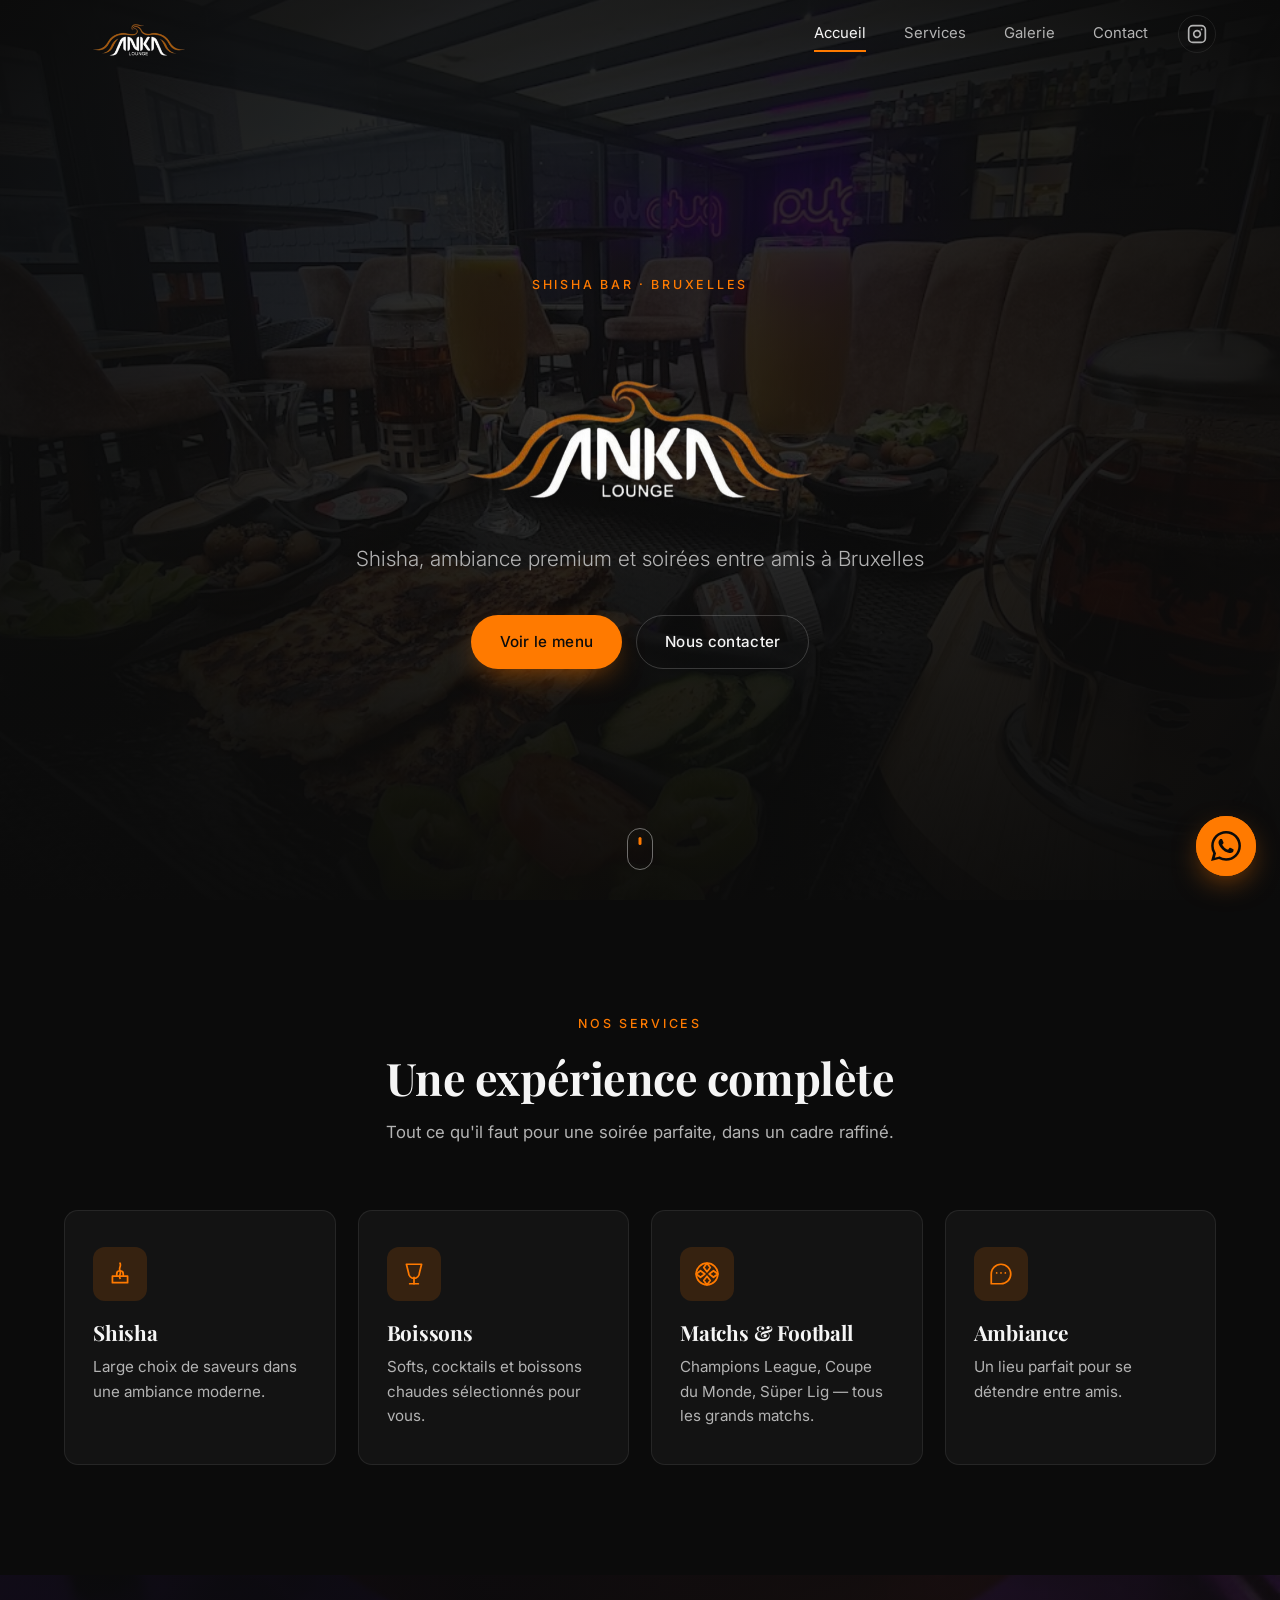
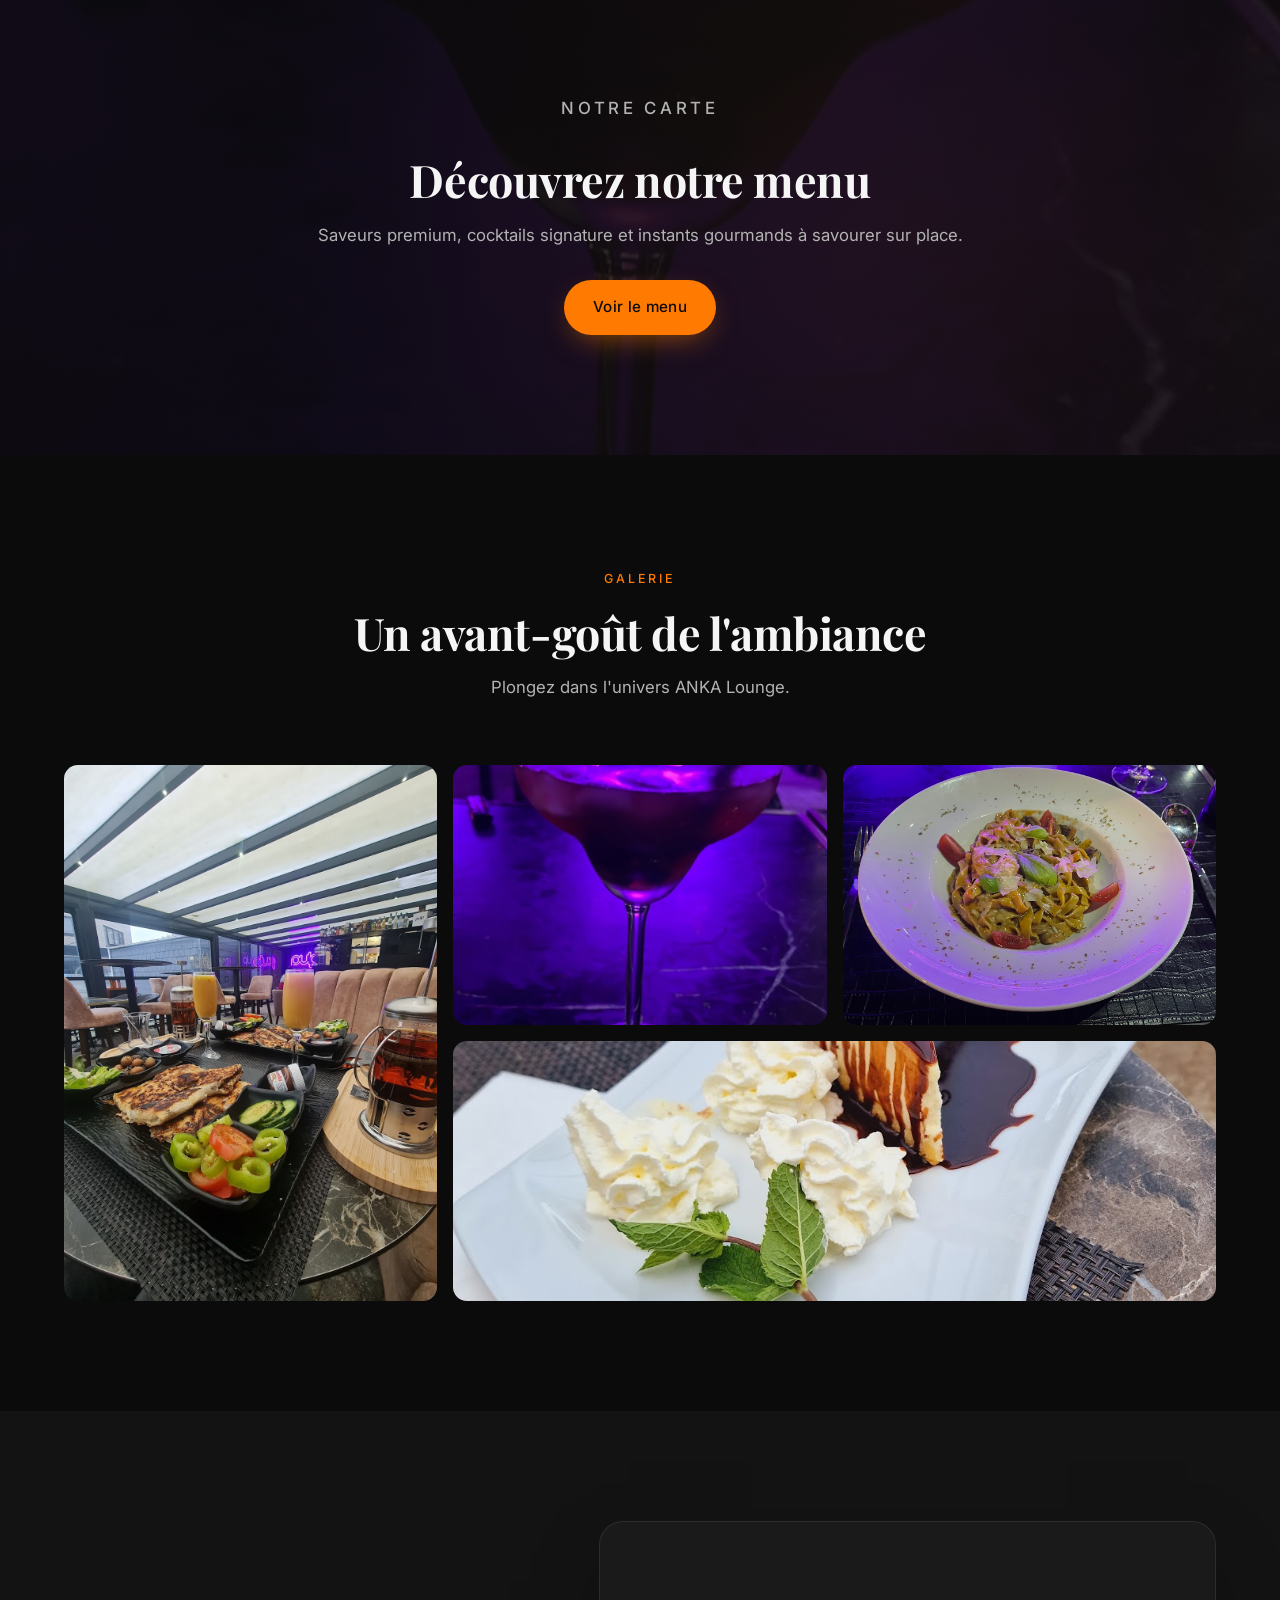
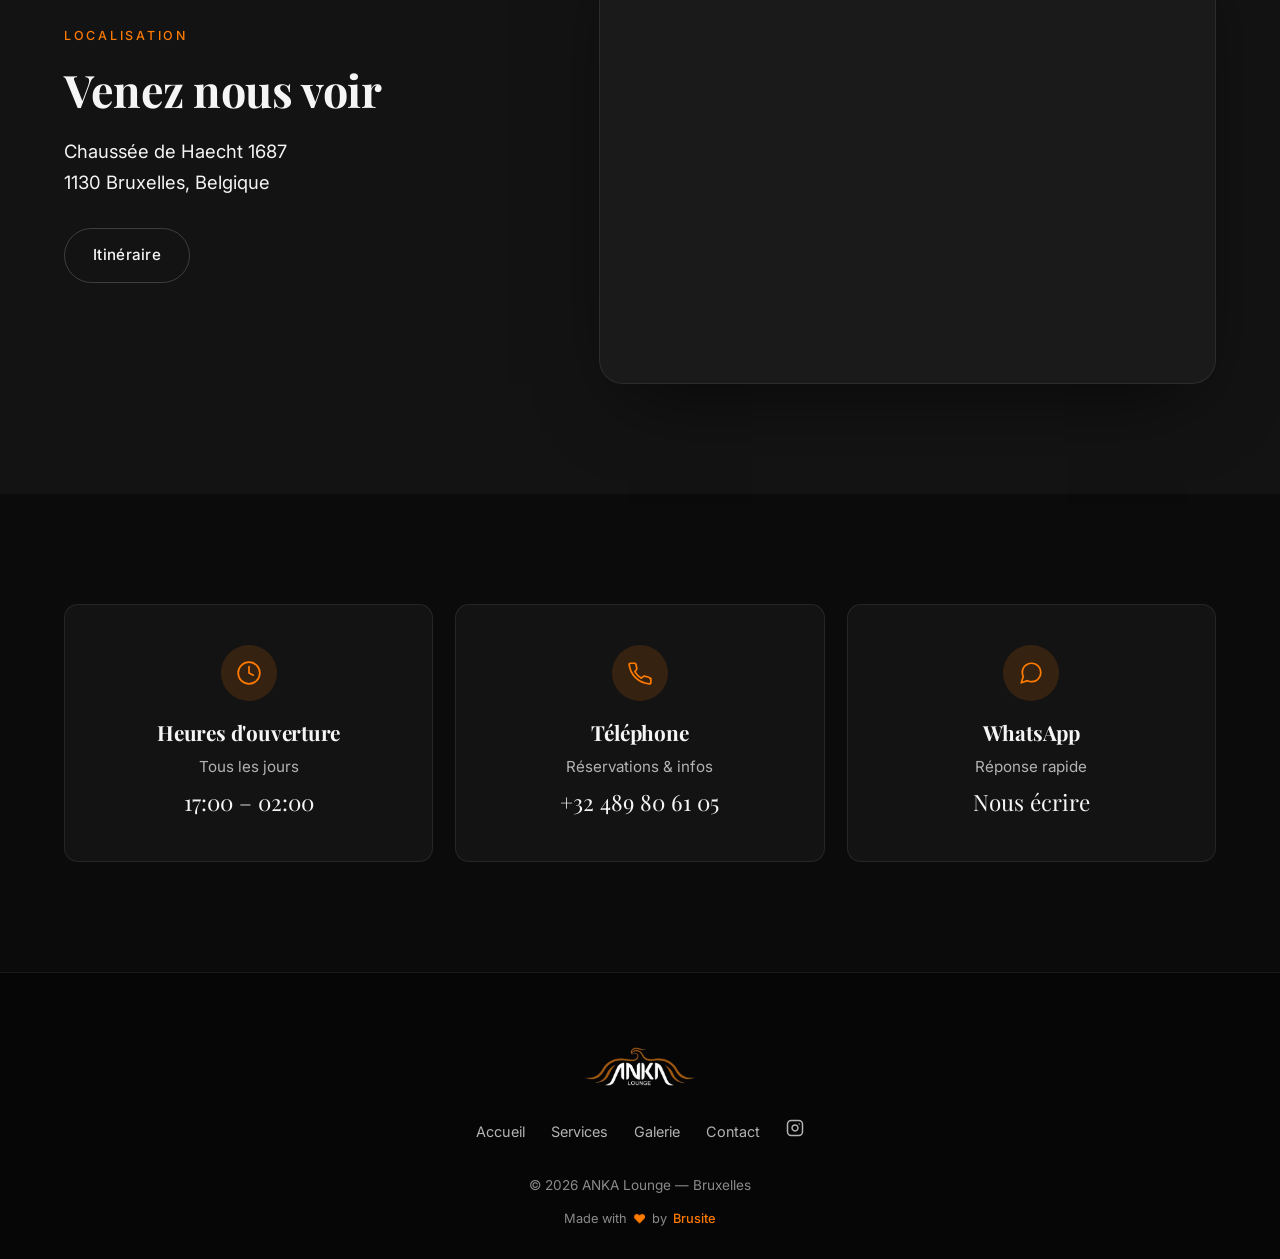
==== commit 9c66c6e4: "added "made with brusite"" ====
--- a/index.html
+++ b/index.html
@@ -262,6 +262,10 @@
         </a>
       </nav>
       <p class="footer-copy">© <span id="year"></span> ANKA Lounge — Bruxelles</p>
+      <p class="footer-credit">
+        Made with <span class="footer-heart" aria-hidden="true">♥</span> by
+        <a href="https://www.brusite.eu" target="_blank" rel="noopener">Brusite</a>
+      </p>
     </div>
   </footer>
 
--- a/style.css
+++ b/style.css
@@ -849,6 +849,44 @@
   margin-top: 8px;
 }
 
+.footer-credit {
+  font-size: 0.8rem;
+  color: var(--text-dim);
+  margin-top: -12px;
+  display: inline-flex;
+  align-items: center;
+  gap: 6px;
+}
+
+.footer-credit a {
+  color: var(--accent);
+  font-weight: 500;
+}
+
+.footer-credit a:hover {
+  text-decoration: underline;
+}
+
+.footer-heart {
+  color: var(--accent);
+  display: inline-block;
+  animation: footer-heart-pulse 1.2s ease-in-out infinite;
+  transform-origin: center;
+  will-change: transform;
+}
+
+@keyframes footer-heart-pulse {
+  0%, 100% { transform: scale(1); }
+  20%      { transform: scale(1.25); }
+  40%      { transform: scale(0.95); }
+  60%      { transform: scale(1.15); }
+  80%      { transform: scale(1); }
+}
+
+@media (prefers-reduced-motion: reduce) {
+  .footer-heart { animation: none; }
+}
+
 /* ============================================
    WHATSAPP FAB
    ============================================ */
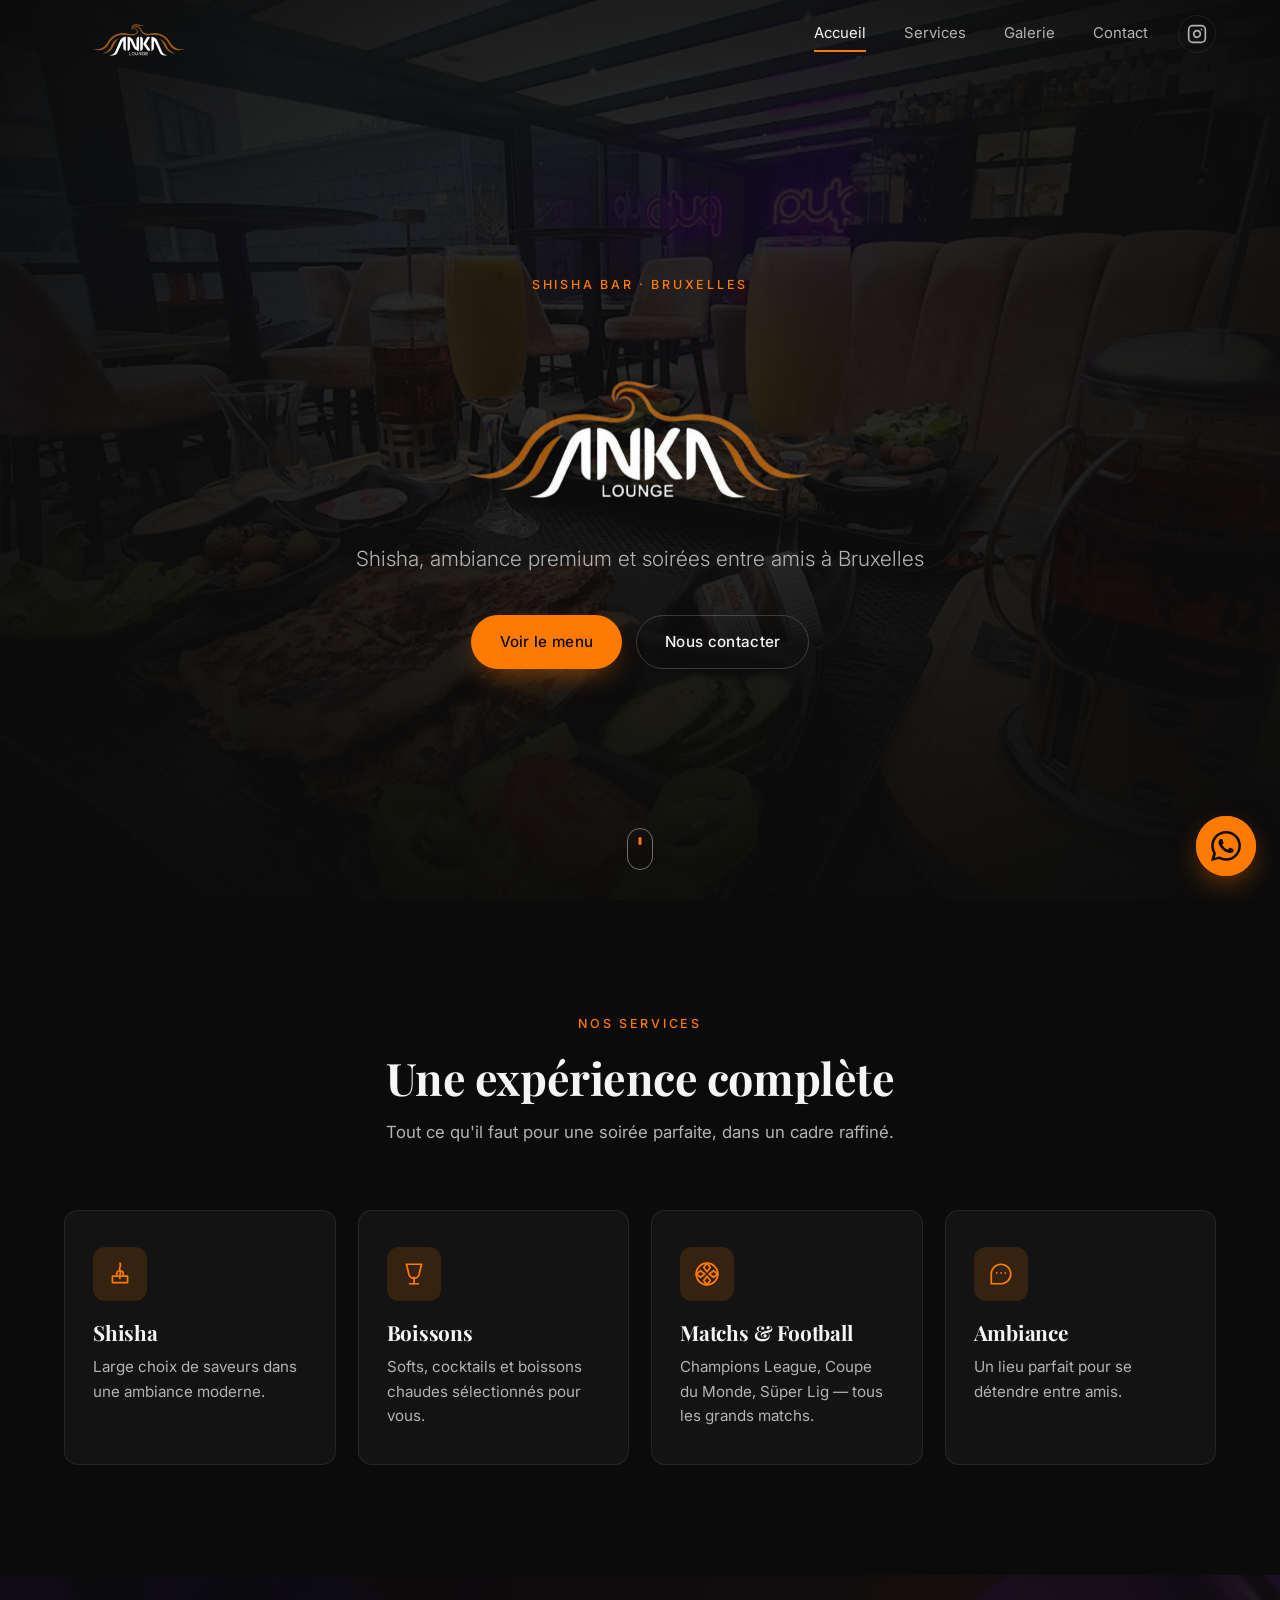
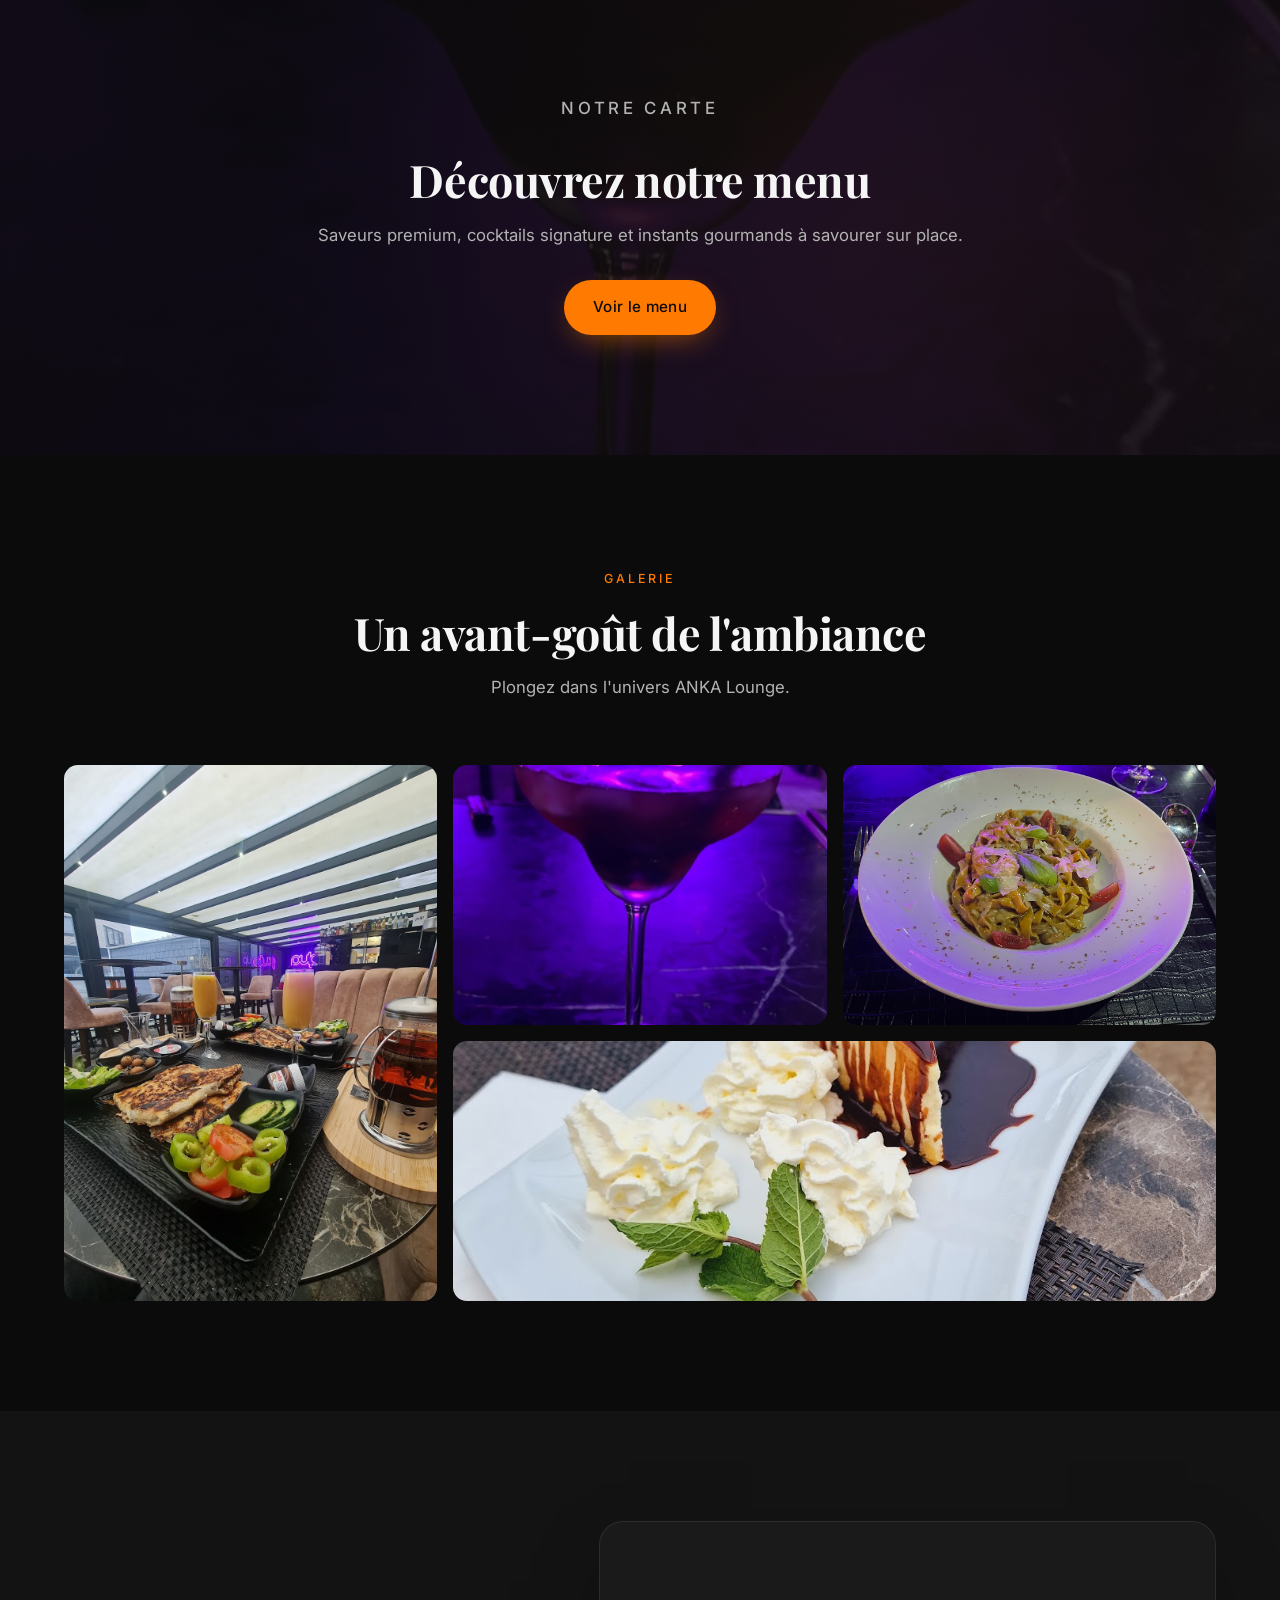
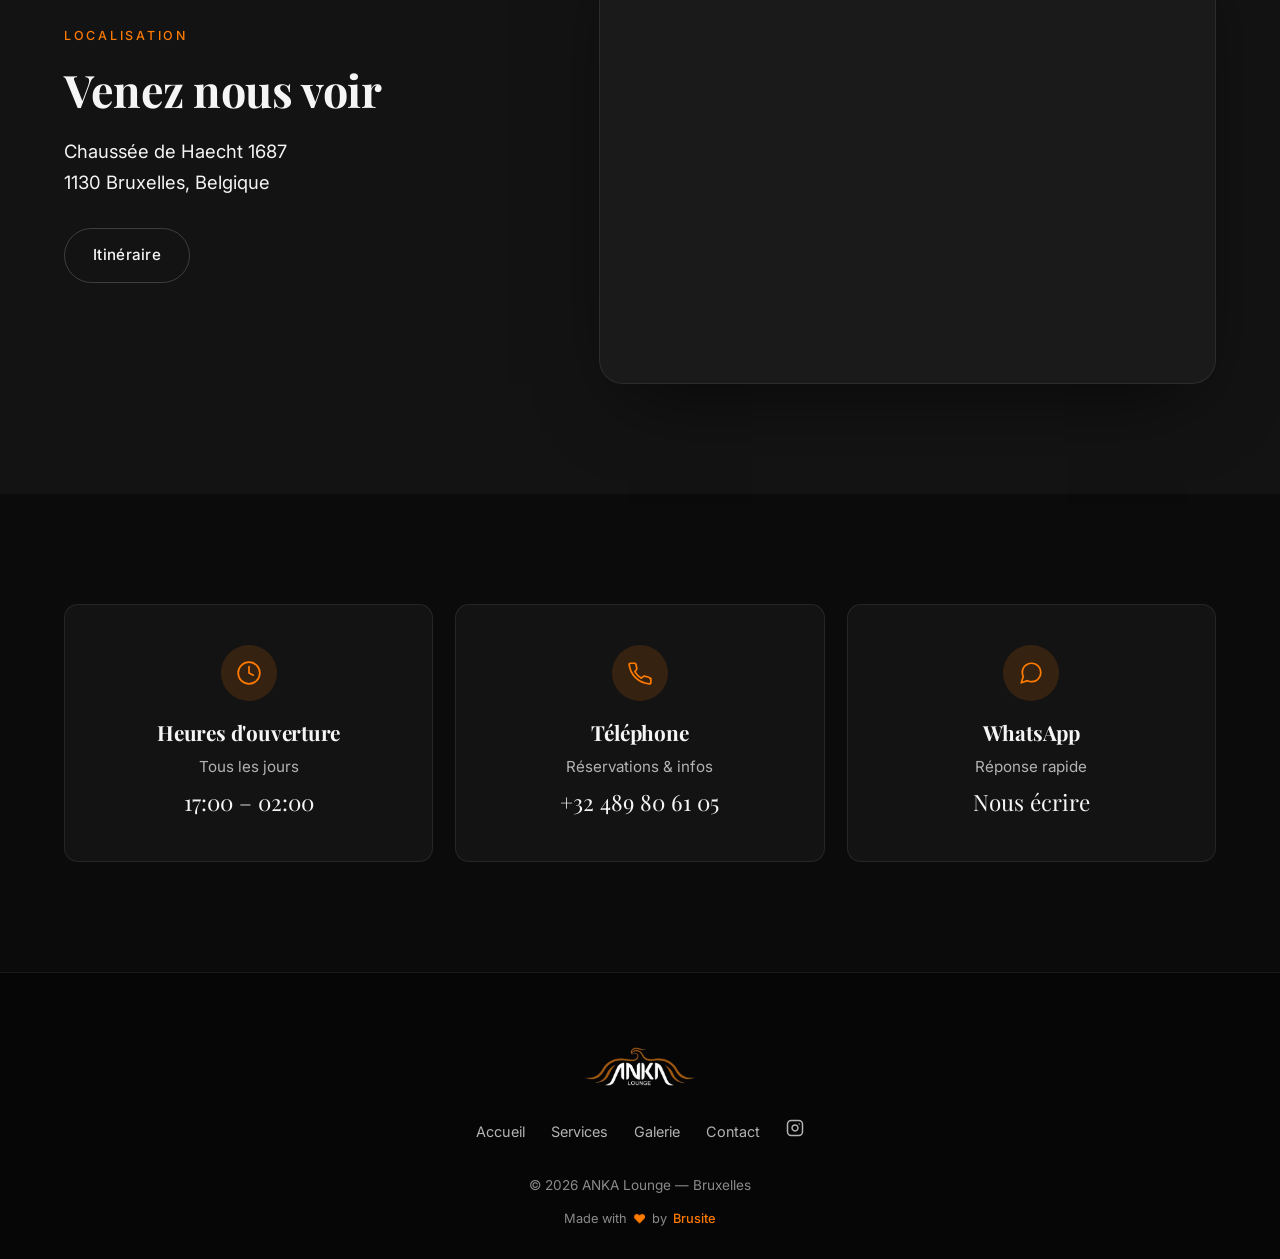
==== commit 5d543f5a: "Point Instagram links to @_ankalounge The three Instagram anchors (desktop nav, mobile menu, footer)" ====
--- a/index.html
+++ b/index.html
@@ -65,7 +65,7 @@
         <a href="#services" class="nav-link">Services</a>
         <a href="#galerie" class="nav-link">Galerie</a>
         <a href="#contact" class="nav-link">Contact</a>
-        <a href="https://instagram.com" target="_blank" rel="noopener" class="nav-icon" aria-label="Instagram">
+        <a href="https://www.instagram.com/_ankalounge/" target="_blank" rel="noopener" class="nav-icon" aria-label="Instagram">
           <svg viewBox="0 0 24 24" width="20" height="20" fill="none" stroke="currentColor" stroke-width="2" stroke-linecap="round" stroke-linejoin="round"><rect x="2" y="2" width="20" height="20" rx="5" ry="5"/><path d="M16 11.37A4 4 0 1 1 12.63 8 4 4 0 0 1 16 11.37z"/><line x1="17.5" y1="6.5" x2="17.51" y2="6.5"/></svg>
         </a>
       </nav>
@@ -83,7 +83,7 @@
       <a href="#services" class="mobile-link">Services</a>
       <a href="#galerie" class="mobile-link">Galerie</a>
       <a href="#contact" class="mobile-link">Contact</a>
-      <a href="https://instagram.com" target="_blank" rel="noopener" class="mobile-link">Instagram</a>
+      <a href="https://www.instagram.com/_ankalounge/" target="_blank" rel="noopener" class="mobile-link">Instagram</a>
     </nav>
   </div>
 
@@ -257,7 +257,7 @@
         <a href="#services">Services</a>
         <a href="#galerie">Galerie</a>
         <a href="#contact">Contact</a>
-        <a href="https://instagram.com" target="_blank" rel="noopener" aria-label="Instagram">
+        <a href="https://www.instagram.com/_ankalounge/" target="_blank" rel="noopener" aria-label="Instagram">
           <svg viewBox="0 0 24 24" width="18" height="18" fill="none" stroke="currentColor" stroke-width="2" stroke-linecap="round" stroke-linejoin="round"><rect x="2" y="2" width="20" height="20" rx="5" ry="5"/><path d="M16 11.37A4 4 0 1 1 12.63 8 4 4 0 0 1 16 11.37z"/><line x1="17.5" y1="6.5" x2="17.51" y2="6.5"/></svg>
         </a>
       </nav>
